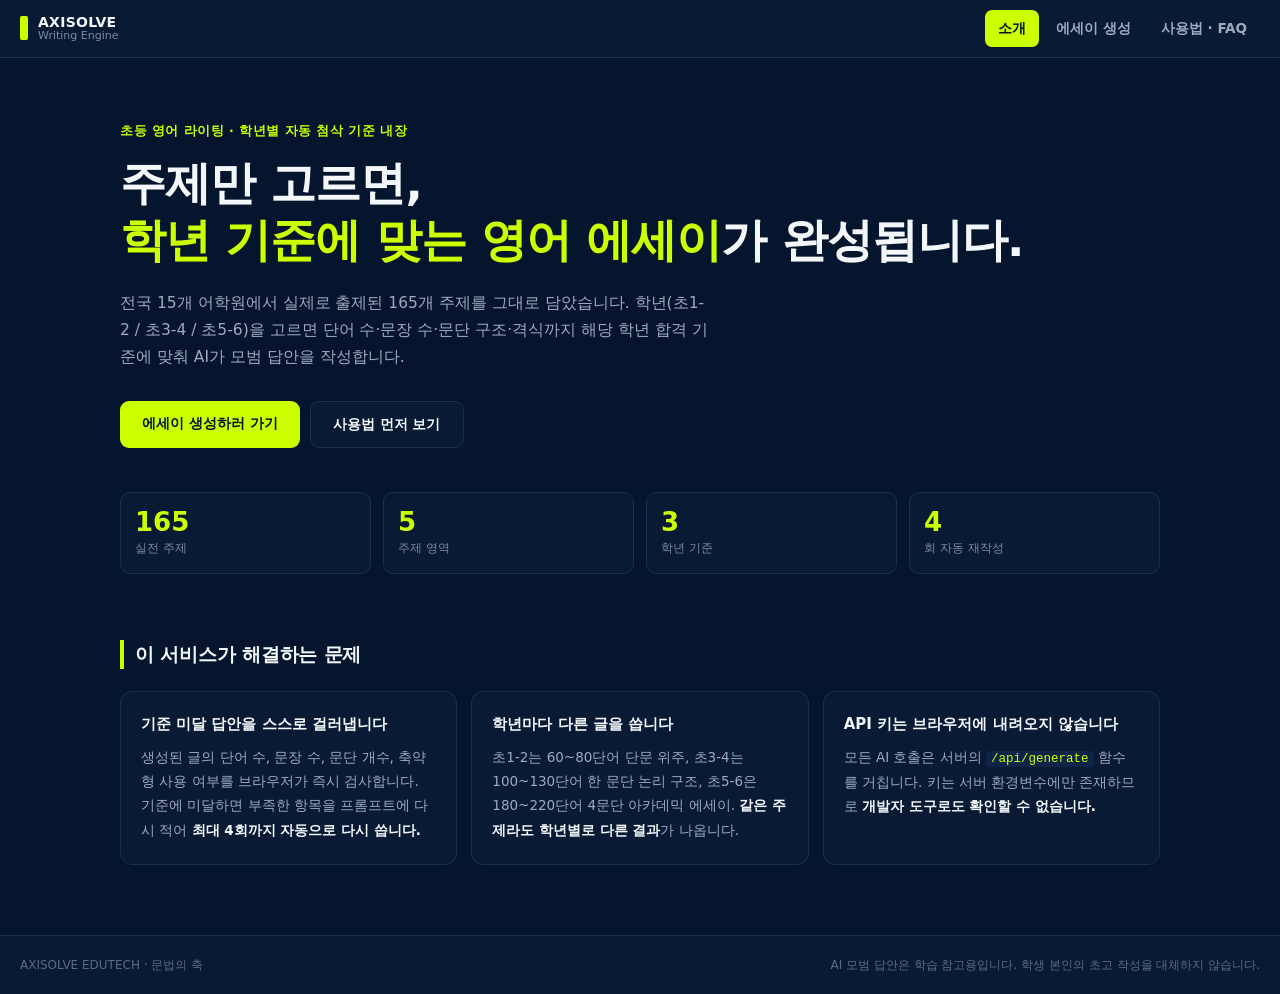
==== index.html @ 26846595 "초기 커밋: AXISOLVE Writing Engine 주제 선택형 AI 영어 에세이 생성기.  - 프론트엔드: 바닐라 HTML/CSS/JS, 3개 섹션(소개/생성/사용법·FAQ)" ====
<!doctype html>
<html lang="ko">
<head>
<meta charset="utf-8" />
<meta name="viewport" content="width=device-width, initial-scale=1" />
<title>AXISOLVE Writing Engine — 주제 선택형 AI 영어 에세이 생성기</title>
<meta name="description" content="165개 실전 주제 중 하나를 고르면 학년별 합격 기준에 맞춘 영어 에세이를 AI가 생성합니다." />
<link rel="stylesheet" href="styles.css" />
</head>
<body>

<header class="sitenav">
  <a class="brand" href="#home">
    <span class="bar"></span>
    <span class="brand-text">
      <span class="brand-name">AXISOLVE</span>
      <span class="brand-sub">Writing Engine</span>
    </span>
  </a>
  <nav class="navlinks" id="navlinks">
    <a href="#home" data-nav="home">소개</a>
    <a href="#generator" data-nav="generator">에세이 생성</a>
    <a href="#about" data-nav="about">사용법 · FAQ</a>
  </nav>
</header>

<!-- ===================== 1. 소개 ===================== -->
<section id="home" class="page">
  <div class="hero">
    <p class="eyebrow">초등 영어 라이팅 · 학년별 자동 첨삭 기준 내장</p>
    <h1>주제만 고르면,<br /><span class="hl">학년 기준에 맞는 영어 에세이</span>가 완성됩니다.</h1>
    <p class="lede">
      전국 15개 어학원에서 실제로 출제된 165개 주제를 그대로 담았습니다.
      학년(초1-2 / 초3-4 / 초5-6)을 고르면 단어 수·문장 수·문단 구조·격식까지
      해당 학년 합격 기준에 맞춰 AI가 모범 답안을 작성합니다.
    </p>
    <div class="hero-cta">
      <a class="btn-primary" href="#generator">에세이 생성하러 가기</a>
      <a class="btn-ghost" href="#about">사용법 먼저 보기</a>
    </div>
    <ul class="stats">
      <li><strong>165</strong><span>실전 주제</span></li>
      <li><strong>5</strong><span>주제 영역</span></li>
      <li><strong>3</strong><span>학년 기준</span></li>
      <li><strong>4</strong><span>회 자동 재작성</span></li>
    </ul>
  </div>

  <div class="feature-wrap">
    <h2 class="section-title">이 서비스가 해결하는 문제</h2>
    <div class="features">
      <article class="feature">
        <h3>기준 미달 답안을 스스로 걸러냅니다</h3>
        <p>
          생성된 글의 단어 수, 문장 수, 문단 개수, 축약형 사용 여부를 브라우저가 즉시 검사합니다.
          기준에 미달하면 부족한 항목을 프롬프트에 다시 적어 <strong>최대 4회까지 자동으로 다시 씁니다.</strong>
        </p>
      </article>
      <article class="feature">
        <h3>학년마다 다른 글을 씁니다</h3>
        <p>
          초1-2는 60~80단어 단문 위주, 초3-4는 100~130단어 한 문단 논리 구조,
          초5-6은 180~220단어 4문단 아카데믹 에세이. <strong>같은 주제라도 학년별로 다른 결과</strong>가 나옵니다.
        </p>
      </article>
      <article class="feature">
        <h3>API 키는 브라우저에 내려오지 않습니다</h3>
        <p>
          모든 AI 호출은 서버의 <code>/api/generate</code> 함수를 거칩니다.
          키는 서버 환경변수에만 존재하므로 <strong>개발자 도구로도 확인할 수 없습니다.</strong>
        </p>
      </article>
    </div>
  </div>
</section>

<!-- ===================== 2. 에세이 생성 ===================== -->
<section id="generator" class="page">
  <div class="app">
    <header class="topbar">
      <span class="bar"></span>
      <div>
        <div class="title">AXISOLVE WRITING</div>
        <div class="sub">주제 선택형 자동 에세이 생성기 · <span id="topic-count">165</span>문항</div>
      </div>
    </header>

    <div class="body-row">
      <aside class="sidebar">
        <div class="sidebar-search">
          <div class="search-wrap">
            <svg width="14" height="14" viewBox="0 0 24 24" fill="none" aria-hidden="true"><circle cx="11" cy="11" r="7" stroke="currentColor" stroke-width="2"/><path d="M21 21l-4.3-4.3" stroke="currentColor" stroke-width="2" stroke-linecap="round"/></svg>
            <label class="sr-only" for="search-input">주제 검색</label>
            <input id="search-input" type="text" placeholder="번호, 주제, 학원명 검색" />
          </div>
        </div>
        <div id="sidebar-list" class="sidebar-list">
          <div style="padding:16px; color:var(--muted-3); font-size:13px;">문항을 불러오는 중...</div>
        </div>
      </aside>

      <main class="main" id="main">
        <div class="empty-state">왼쪽 목록에서 주제를 선택하십시오.</div>
      </main>
    </div>
  </div>
</section>

<!-- ===================== 3. 사용법 · FAQ ===================== -->
<section id="about" class="page">
  <div class="doc">
    <h2 class="section-title">사용법</h2>
    <ol class="steps">
      <li>
        <h3>주제를 고릅니다</h3>
        <p>왼쪽 목록에서 영역(취향·상상·경험·자기소개·학교사회)을 펼치고 주제를 선택합니다.
           번호, 영어 주제문, 출제 학원명으로 검색할 수도 있습니다.</p>
      </li>
      <li>
        <h3>학년과 키워드를 정합니다</h3>
        <p>초1-2 / 초3-4 / 초5-6 중 필요한 학년 카드를 엽니다.
           꼭 넣고 싶은 소재가 있다면 키워드 칸에 적습니다. 비워두면 AI가 주제에 맞는 소재를 직접 고릅니다.</p>
      </li>
      <li>
        <h3>생성 버튼을 누릅니다</h3>
        <p>브레인스토밍 질문, 아웃라인, 어휘·문형, 에세이 본문이 함께 만들어집니다.
           기준 미달 시 자동으로 다시 작성되므로 최대 1분 정도 걸릴 수 있습니다.</p>
      </li>
      <li>
        <h3>결과를 저장하거나 내보냅니다</h3>
        <p>결과는 브라우저에 자동 저장되어 새로고침해도 남아 있습니다.
           JSON 내보내기로 교재 제작 파이프라인에 그대로 넣을 수 있습니다.</p>
      </li>
    </ol>

    <h2 class="section-title">자주 묻는 질문</h2>
    <div class="faq">
      <details>
        <summary>생성 결과가 매번 다른가요?</summary>
        <p>네. 같은 주제·같은 학년이라도 호출할 때마다 다른 글이 나옵니다.
           마음에 드는 결과가 나올 때까지 다시 생성해도 됩니다.</p>
      </details>
      <details>
        <summary>"기준 미달" 경고가 뜨면 어떻게 하나요?</summary>
        <p>4회 재작성 후에도 단어 수나 문단 수가 맞지 않으면, 기준에 가장 가까운 결과를 보여주고 경고를 띄웁니다.
           이때는 다시 생성하거나 키워드를 조금 더 구체적으로 적어 보십시오.</p>
      </details>
      <details>
        <summary>제 API 키가 노출될 위험은 없나요?</summary>
        <p>없습니다. 브라우저는 이 사이트의 <code>/api/generate</code> 만 호출하고,
           Anthropic API 호출은 서버 함수 안에서만 일어납니다. 키는 서버 환경변수에만 저장됩니다.</p>
      </details>
      <details>
        <summary>저장된 결과는 어디에 남나요?</summary>
        <p>사용 중인 브라우저의 localStorage에만 저장됩니다. 서버에는 아무것도 기록되지 않으므로
           다른 기기나 다른 브라우저에서는 보이지 않습니다.</p>
      </details>
      <details>
        <summary>오류 메시지가 나옵니다.</summary>
        <p>화면에 표시되는 문구를 확인해 주십시오. "API 키가 설정되지 않았습니다"는 서버 환경변수 누락,
           "요청이 몰려…"는 호출량 초과, "연결하지 못했습니다"는 네트워크 문제입니다.</p>
      </details>
    </div>
  </div>
</section>

<footer class="sitefoot">
  <span>AXISOLVE EDUTECH · 문법의 축</span>
  <span>AI 모범 답안은 학습 참고용입니다. 학생 본인의 초고 작성을 대체하지 않습니다.</span>
</footer>

<script src="nav.js"></script>
<script src="app.js"></script>
</body>
</html>
---- styles.css ----
:root{
  --navy:#05152E; --navy-2:#081A34; --navy-3:#0B2143;
  --panel:#0F2547; --border:#1C2F52;
  --lime:#CCFF00;
  --text:#F4F7FA; --muted:#9DAAC0; --muted-2:#7C8AA0; --muted-3:#5C6B82;
  --g12:#A65C46; --g12-soft:#F8F0EC; --g12-deep:#713E30;
  --g34:#39766D; --g34-soft:#ECF5F2; --g34-deep:#27554F;
  --g56:#3F5873; --g56-soft:#EEF2F6; --g56-deep:#273C51;
  --good:#8FE0A0; --bad:#E08A8A;
  --sans:"Pretendard Variable","Apple SD Gothic Neo","Malgun Gothic",system-ui,sans-serif;
  --mono: ui-monospace,"SF Mono",Consolas,monospace;
}
*{box-sizing:border-box;}
html,body{height:100%;}
body{
  margin:0; background:var(--navy); color:var(--text); font-family:var(--sans);
  line-height:1.5; -webkit-font-smoothing:antialiased;
}
button{font-family:inherit; cursor:pointer;}
input,textarea{font-family:inherit;}

.app{height:100vh; display:flex; flex-direction:column;}

/* header */
.topbar{
  padding:14px 20px; border-bottom:1px solid var(--border); display:flex; align-items:center; gap:10px; flex-shrink:0;
}
.topbar .bar{width:8px; height:22px; background:var(--lime); border-radius:2px;}
.topbar .title{font-weight:900; font-size:14px;}
.topbar .sub{font-size:11.5px; color:var(--muted-2); margin-top:1px;}

.body-row{flex:1; min-height:0; display:flex; flex-direction:row;}
@media(max-width:820px){ .body-row{flex-direction:column;} }

/* sidebar */
.sidebar{
  width:320px; flex-shrink:0; border-right:1px solid var(--border); background:var(--navy-2);
  display:flex; flex-direction:column; min-height:0;
}
@media(max-width:820px){ .sidebar{width:100%; max-height:40vh; border-right:none; border-bottom:1px solid var(--border);} }
.sidebar-search{padding:12px; border-bottom:1px solid var(--border);}
.sidebar-search input{
  width:100%; padding:9px 10px 9px 30px; border-radius:7px; border:1px solid var(--border);
  background:var(--panel); color:var(--text); font-size:13.5px; outline:none;
}
.search-wrap{position:relative;}
.search-wrap svg{position:absolute; left:9px; top:9px; color:var(--muted-3);}
.sidebar-list{flex:1; min-height:0; overflow-y:auto;}

.area-header{
  width:100%; text-align:left; padding:10px 12px; display:flex; align-items:center; gap:8px;
  background:#0B2143; border:none; border-bottom:1px solid var(--border); color:var(--text);
}
.area-header .chev{color:var(--muted-2); transition:transform .15s; flex-shrink:0;}
.area-header.open .chev{transform:rotate(90deg);}
.area-header .dot{width:7px; height:7px; border-radius:999px; flex-shrink:0;}
.area-header .name{font-size:13.5px; font-weight:800; flex:1;}
.area-header .count{font-size:11.5px; color:var(--muted-3);}

.topic-item{
  width:100%; text-align:left; padding:9px 12px 9px 26px; border:none; border-bottom:1px solid #132446;
  background:transparent; color:var(--muted); display:flex; gap:8px; align-items:flex-start;
}
.topic-item.active{background:var(--panel); color:var(--text);}
.topic-item .no{font-family:var(--mono); font-size:11px; color:var(--muted-3); flex-shrink:0; margin-top:1px;}
.topic-item.active .no{color:var(--lime);}
.topic-item .txt{flex:1; min-width:0;}
.topic-item .txt .t{display:block; font-size:13px; line-height:1.35;}
.topic-item .txt .s{display:block; font-size:11px; color:var(--muted-3); margin-top:2px;}
.topic-item .saved{color:var(--good); flex-shrink:0; margin-top:2px;}

/* main */
.main{flex:1; min-width:0; display:flex; flex-direction:column; min-height:0;}
.empty-state{flex:1; display:flex; align-items:center; justify-content:center; color:var(--muted-3); font-size:14px;}

.topic-head{padding:16px 20px; border-bottom:1px solid var(--border);}
.topic-head .meta{display:flex; align-items:center; gap:8px; font-size:12px; color:var(--muted-2); margin-bottom:6px;}
.topic-head .area-tag{background:var(--panel); padding:2px 8px; border-radius:5px;}
.topic-head .no{font-family:var(--mono);}
.topic-head h1{font-size:17px; margin:0; font-weight:800; line-height:1.35;}

.controls{padding:16px 20px; border-bottom:1px solid var(--border); display:flex; flex-direction:column; gap:10px;}
.controls label{font-size:12px; color:var(--muted-2);}
.controls textarea{
  width:100%; padding:9px 11px; border-radius:8px; border:1px solid var(--border); background:var(--panel);
  color:var(--text); font-size:13.5px; outline:none; resize:none;
}
.controls-actions{display:flex; flex-wrap:wrap; align-items:center; gap:10px;}
.btn{
  padding:9px 16px; border-radius:8px; border:none; font-weight:800; font-size:13.5px; display:inline-flex; align-items:center; gap:6px;
}
.btn-primary{background:var(--lime); color:var(--navy);}
.btn-secondary{background:var(--panel); color:var(--text); border:1px solid var(--border); font-weight:600;}
.btn:disabled{opacity:.5; cursor:default;}
.status-note{font-size:12px; color:var(--muted-3);}
.error-box{
  font-size:12.5px; padding:8px 12px; border-radius:7px; background:#2A1416; color:var(--bad); border:1px solid #4A2226;
  display:flex; gap:8px; align-items:flex-start;
}
.hint{font-size:11.5px; color:#4A5773;}

.grade-tabs{display:flex; border-bottom:1px solid var(--border); flex-shrink:0;}
.grade-tab{
  flex:1; padding:10px 8px; text-align:center; background:transparent; border:none; border-bottom:2px solid transparent;
  color:var(--muted-2); display:flex; flex-direction:column; align-items:center; gap:2px;
}
.grade-tab.active{color:var(--text);}
.grade-tab .glabel{font-size:13px; font-weight:800;}
.grade-tab .gsub{font-size:11px;}
.grade-tab .gstat{font-size:11px; display:flex; align-items:center; gap:4px;}

.panel{flex:1; min-height:0; overflow-y:auto; padding:18px 20px;}
.panel-top{display:flex; justify-content:space-between; align-items:flex-start; gap:12px; margin-bottom:16px;}
.panel-rubric{font-size:12.5px; color:var(--muted-2); max-width:70%;}
.panel-empty, .panel-loading{padding:40px 0; text-align:center; color:var(--muted-3); font-size:13.5px;}

.gauge-box{padding:12px; border-radius:9px; background:var(--panel); border:1px solid var(--border); margin-bottom:18px;}
.gauge-row{display:flex; justify-content:space-between; font-size:11.5px; color:var(--muted-2); margin-bottom:6px;}
.gauge-track{position:relative; height:8px; border-radius:999px; background:var(--border); overflow:hidden;}
.gauge-zone{position:absolute; top:0; height:8px; opacity:.35; border-radius:999px;}
.gauge-fill{position:absolute; top:0; height:8px; border-radius:999px; transition:width .5s ease;}
.gauge-issues{margin:10px 0 0; padding:0; list-style:none; display:flex; flex-direction:column; gap:4px;}
.gauge-issues li{font-size:12px; color:var(--bad); display:flex; gap:6px; align-items:flex-start;}

.section{margin-bottom:22px;}
.section-title{font-size:12px; font-weight:800; display:flex; align-items:center; gap:8px; margin-bottom:10px;}
.section-title .bar{width:4px; height:14px; border-radius:2px;}

.card-grid{display:grid; grid-template-columns:repeat(3,1fr); gap:10px;}
@media(max-width:720px){ .card-grid{grid-template-columns:1fr;} }
.brain-card{padding:12px; border-radius:9px; border-top:2px solid; }
.brain-card .label{font-size:11px; font-weight:800; margin-bottom:4px;}
.brain-card .q{font-size:13px; font-weight:800; margin-bottom:4px; color:#1D252B;}
.brain-card .a{font-size:13px; color:#3E494F;}

.outline-row{display:flex; flex-direction:column; gap:2px; padding:9px 0; border-bottom:1px solid var(--border);}
@media(min-width:640px){ .outline-row{flex-direction:row; gap:12px;} }
.outline-row .role{font-size:12px; font-weight:800; flex-shrink:0;}
@media(min-width:640px){ .outline-row .role{width:150px;} }
.outline-row .content{flex:1; font-size:13.5px;}
.outline-row .hint{font-size:12px; color:var(--muted-2); margin-top:2px;}

.list2{display:grid; grid-template-columns:1fr 1fr; gap:16px;}
@media(max-width:640px){ .list2{grid-template-columns:1fr;} }
.list-box .row{font-size:13px; padding:6px 0; border-bottom:1px solid var(--border); color:var(--muted);}
.list-box .row b{color:var(--text);}

.essay-box{padding:16px 18px; border-radius:10px; background:var(--navy-2); border:1px solid var(--border); border-top:3px solid;}
.essay-box p{font-size:14px; line-height:1.7; color:#E8ECF1; margin:0 0 12px;}
.essay-box p:last-child{margin-bottom:0;}

.spinner{width:15px; height:15px; border-radius:50%; border:2px solid var(--border); border-top-color:currentColor; animation:spin .7s linear infinite; display:inline-block;}
@keyframes spin{to{transform:rotate(360deg);}}

/* ============================================================
   사이트 셸 — 3개 섹션 구조 (소개 / 에세이 생성 / 사용법·FAQ)
   ============================================================ */
:root{ --nav-h:58px; --maxw:1080px; }

html,body{height:auto; min-height:100%;}
body{display:flex; flex-direction:column;}
.sr-only{
  position:absolute; width:1px; height:1px; padding:0; margin:-1px;
  overflow:hidden; clip:rect(0 0 0 0); white-space:nowrap; border:0;
}

/* --- 상단 내비게이션 --- */
.sitenav{
  height:var(--nav-h); flex-shrink:0; position:sticky; top:0; z-index:20;
  display:flex; align-items:center; justify-content:space-between; gap:12px;
  padding:0 20px; background:var(--navy-2); border-bottom:1px solid var(--border);
}
.brand{display:flex; align-items:center; gap:10px; text-decoration:none; color:var(--text);}
.brand .bar{width:8px; height:24px; background:var(--lime); border-radius:2px;}
.brand-text{display:flex; flex-direction:column; line-height:1.15;}
.brand-name{font-weight:900; font-size:14px; letter-spacing:.02em;}
.brand-sub{font-size:11px; color:var(--muted-2);}
.navlinks{display:flex; gap:4px;}
.navlinks a{
  padding:8px 13px; border-radius:7px; text-decoration:none;
  color:var(--muted); font-size:13.5px; font-weight:600; white-space:nowrap;
}
.navlinks a:hover{color:var(--text); background:var(--panel);}
.navlinks a.is-current{color:var(--navy); background:var(--lime);}
@media(max-width:520px){
  .sitenav{padding:0 12px;}
  .brand-sub{display:none;}
  .navlinks a{padding:8px 9px; font-size:12.5px;}
}

/* --- 섹션 전환 --- */
.page{display:none;}
.page.is-active{display:block;}
#generator.page.is-active{flex:1; min-height:0; display:flex; flex-direction:column;}
#generator .app{height:calc(100vh - var(--nav-h)); flex:1; min-height:0;}
body.is-generator .sitefoot{display:none;}

/* --- 히어로 --- */
.hero{max-width:var(--maxw); margin:0 auto; padding:64px 20px 40px;}
.eyebrow{
  margin:0 0 14px; font-size:12.5px; font-weight:700; letter-spacing:.04em;
  color:var(--lime); text-transform:uppercase;
}
.hero h1{margin:0; font-size:clamp(28px, 5vw, 46px); line-height:1.25; font-weight:900; letter-spacing:-.02em;}
.hero h1 .hl{color:var(--lime);}
.lede{margin:20px 0 0; max-width:60ch; color:var(--muted); font-size:15.5px; line-height:1.75;}
.hero-cta{display:flex; flex-wrap:wrap; gap:10px; margin-top:30px;}
.btn-primary,.btn-ghost{
  display:inline-block; padding:12px 22px; border-radius:9px;
  font-size:14px; font-weight:800; text-decoration:none;
}
.btn-primary{background:var(--lime); color:var(--navy);}
.btn-primary:hover{filter:brightness(1.08);}
.btn-ghost{border:1px solid var(--border); color:var(--text); background:var(--navy-2);}
.btn-ghost:hover{background:var(--panel);}
.stats{
  list-style:none; display:grid; grid-template-columns:repeat(4,1fr); gap:12px;
  margin:44px 0 0; padding:0;
}
.stats li{
  background:var(--navy-2); border:1px solid var(--border); border-radius:10px;
  padding:16px 14px; display:flex; flex-direction:column; gap:4px;
}
.stats strong{font-size:26px; font-weight:900; color:var(--lime); line-height:1;}
.stats span{font-size:12px; color:var(--muted-2);}
@media(max-width:640px){
  .hero{padding:40px 16px 28px;}
  .stats{grid-template-columns:repeat(2,1fr);}
}

/* --- 기능 카드 --- */
.section-title{
  margin:0 0 22px; font-size:19px; font-weight:800; letter-spacing:-.01em;
  padding-left:11px; border-left:4px solid var(--lime);
}
.feature-wrap{max-width:var(--maxw); margin:0 auto; padding:26px 20px 70px;}
.features{display:grid; grid-template-columns:repeat(3,1fr); gap:14px;}
.feature{
  background:var(--navy-2); border:1px solid var(--border); border-radius:12px; padding:22px 20px;
}
.feature h3{margin:0 0 10px; font-size:15px; font-weight:800; line-height:1.4;}
.feature p{margin:0; font-size:13.5px; line-height:1.8; color:var(--muted);}
.feature strong{color:var(--text);}
.feature code{
  font-family:var(--mono); font-size:12.5px; background:var(--panel);
  padding:1px 5px; border-radius:4px; color:var(--lime);
}
@media(max-width:860px){ .features{grid-template-columns:1fr;} .feature-wrap{padding:20px 16px 50px;} }

/* --- 사용법 / FAQ --- */
.doc{max-width:820px; margin:0 auto; padding:56px 20px 72px;}
.doc .section-title{margin-top:52px;}
.doc .section-title:first-child{margin-top:0;}
.steps{list-style:none; counter-reset:step; margin:0; padding:0; display:grid; gap:12px;}
.steps li{
  counter-increment:step; position:relative;
  background:var(--navy-2); border:1px solid var(--border); border-radius:12px;
  padding:20px 20px 20px 62px;
}
.steps li::before{
  content:counter(step); position:absolute; left:20px; top:19px;
  width:26px; height:26px; border-radius:50%; background:var(--lime); color:var(--navy);
  font-size:13px; font-weight:900; display:flex; align-items:center; justify-content:center;
}
.steps h3{margin:0 0 8px; font-size:15px; font-weight:800;}
.steps p{margin:0; font-size:13.5px; line-height:1.8; color:var(--muted);}
.faq{display:grid; gap:8px;}
.faq details{
  background:var(--navy-2); border:1px solid var(--border); border-radius:10px; padding:0 18px;
}
.faq summary{
  cursor:pointer; padding:15px 0; font-size:14px; font-weight:700; list-style:none;
  display:flex; align-items:center; justify-content:space-between; gap:12px;
}
.faq summary::-webkit-details-marker{display:none;}
.faq summary::after{content:"+"; color:var(--lime); font-size:18px; font-weight:800; line-height:1;}
.faq details[open] summary::after{content:"−";}
.faq p{margin:0; padding:0 0 17px; font-size:13.5px; line-height:1.8; color:var(--muted);}
.faq code{font-family:var(--mono); font-size:12.5px; background:var(--panel); padding:1px 5px; border-radius:4px; color:var(--lime);}
@media(max-width:640px){ .doc{padding:36px 16px 52px;} }

/* --- 푸터 --- */
.sitefoot{
  flex-shrink:0; border-top:1px solid var(--border); background:var(--navy-2);
  padding:20px; display:flex; flex-wrap:wrap; gap:6px 20px; justify-content:space-between;
  font-size:12px; color:var(--muted-3);
}
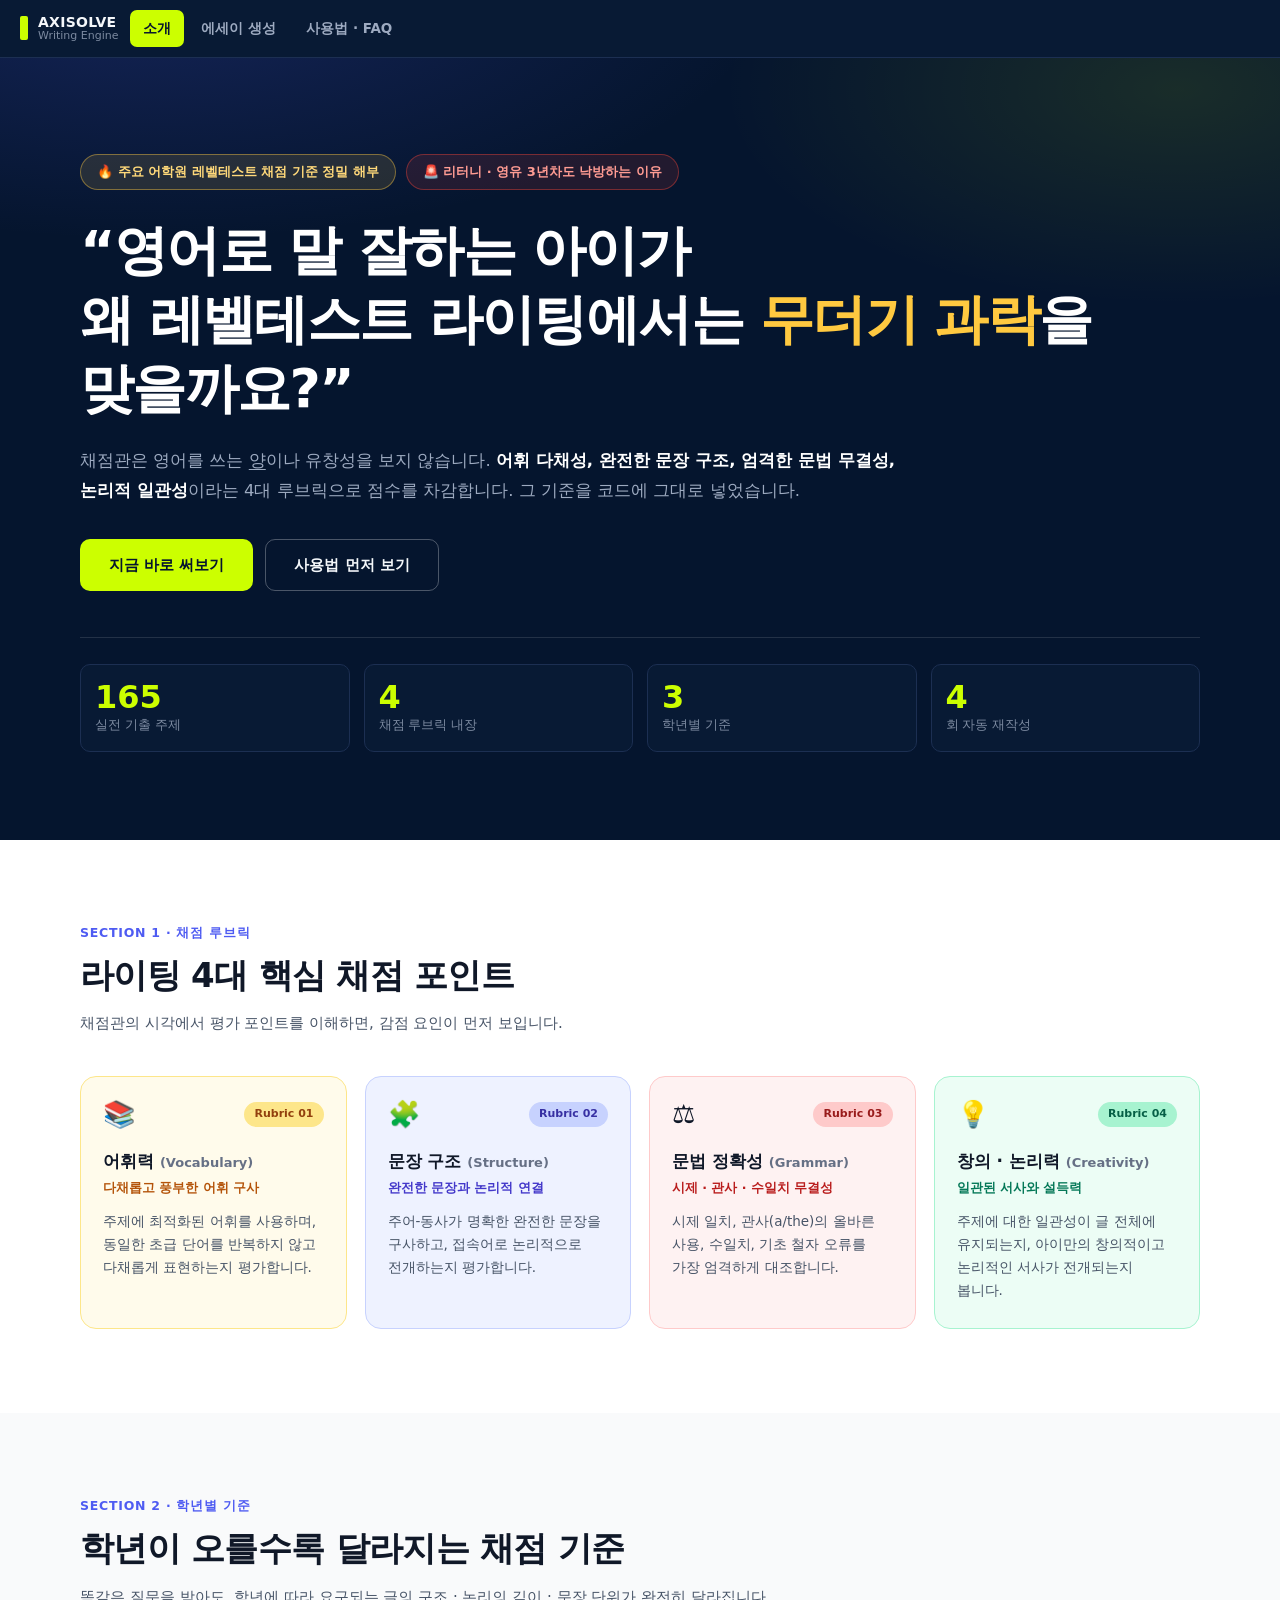
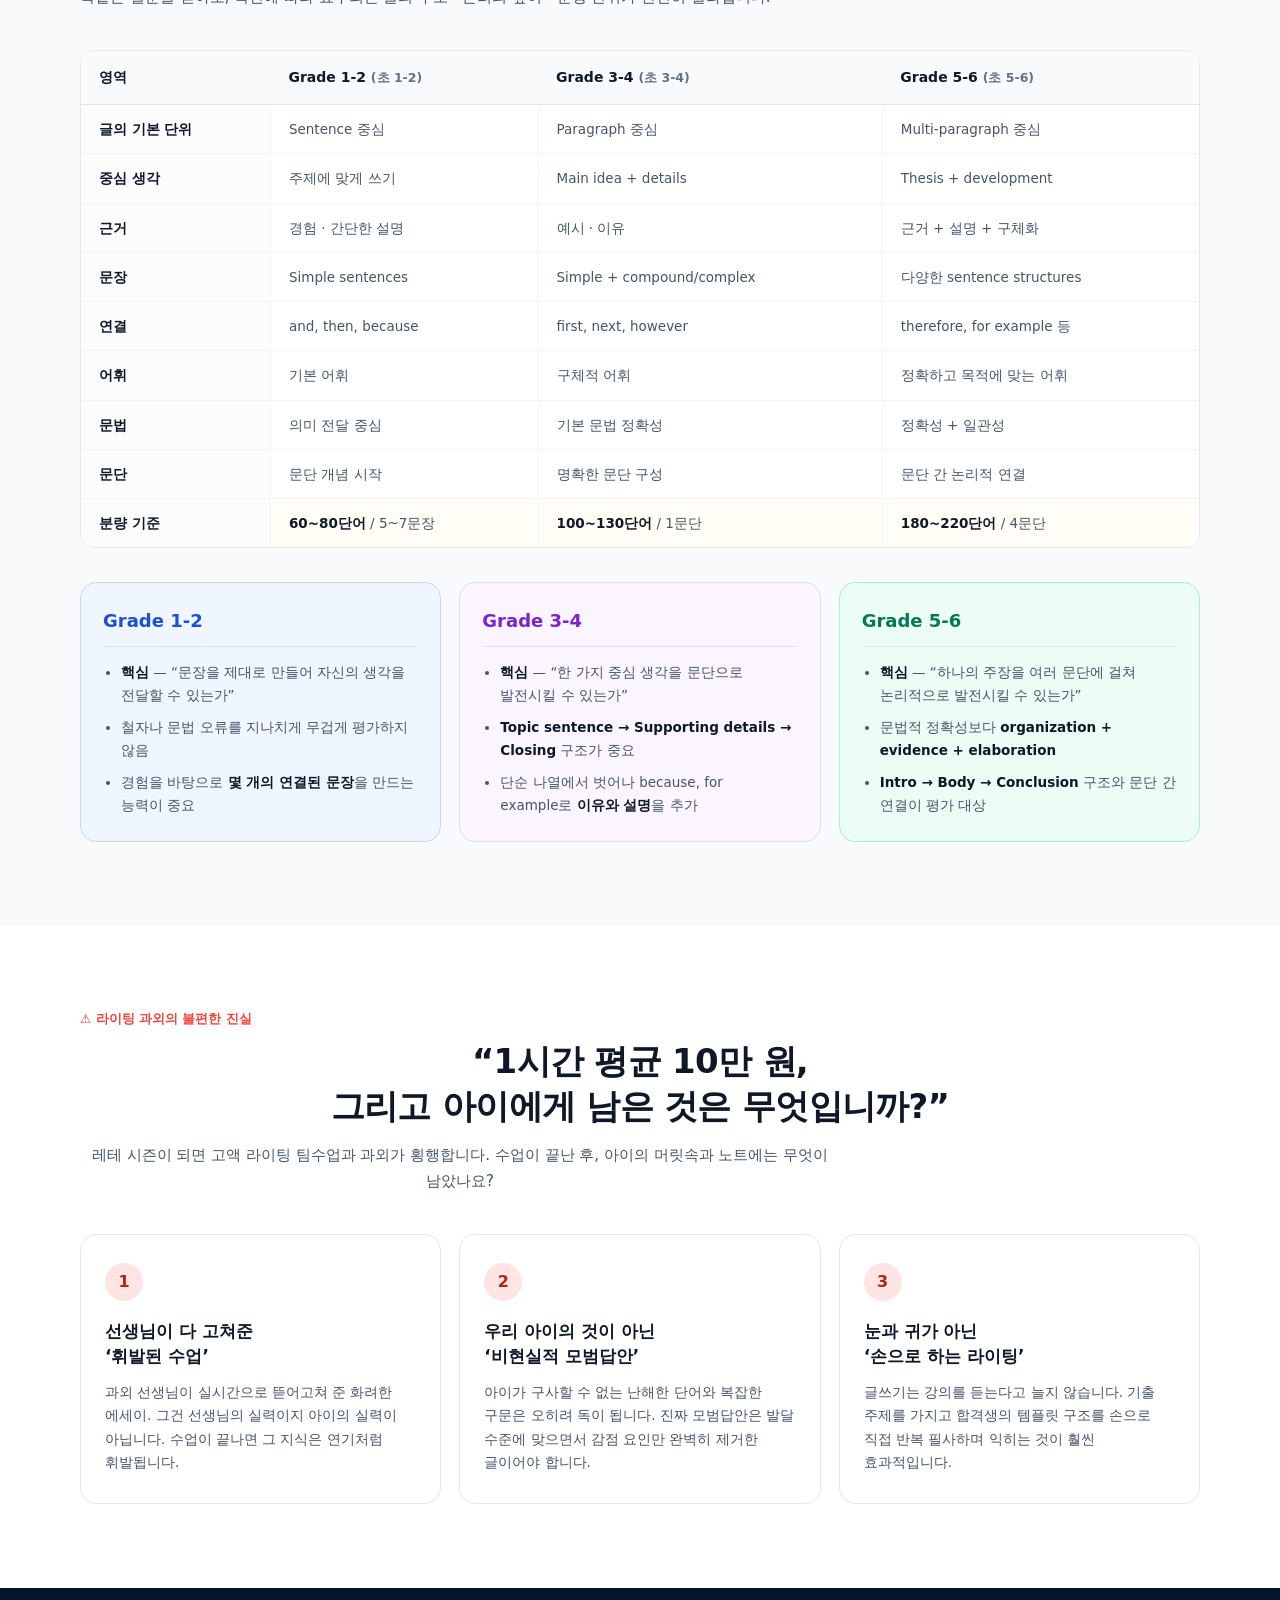
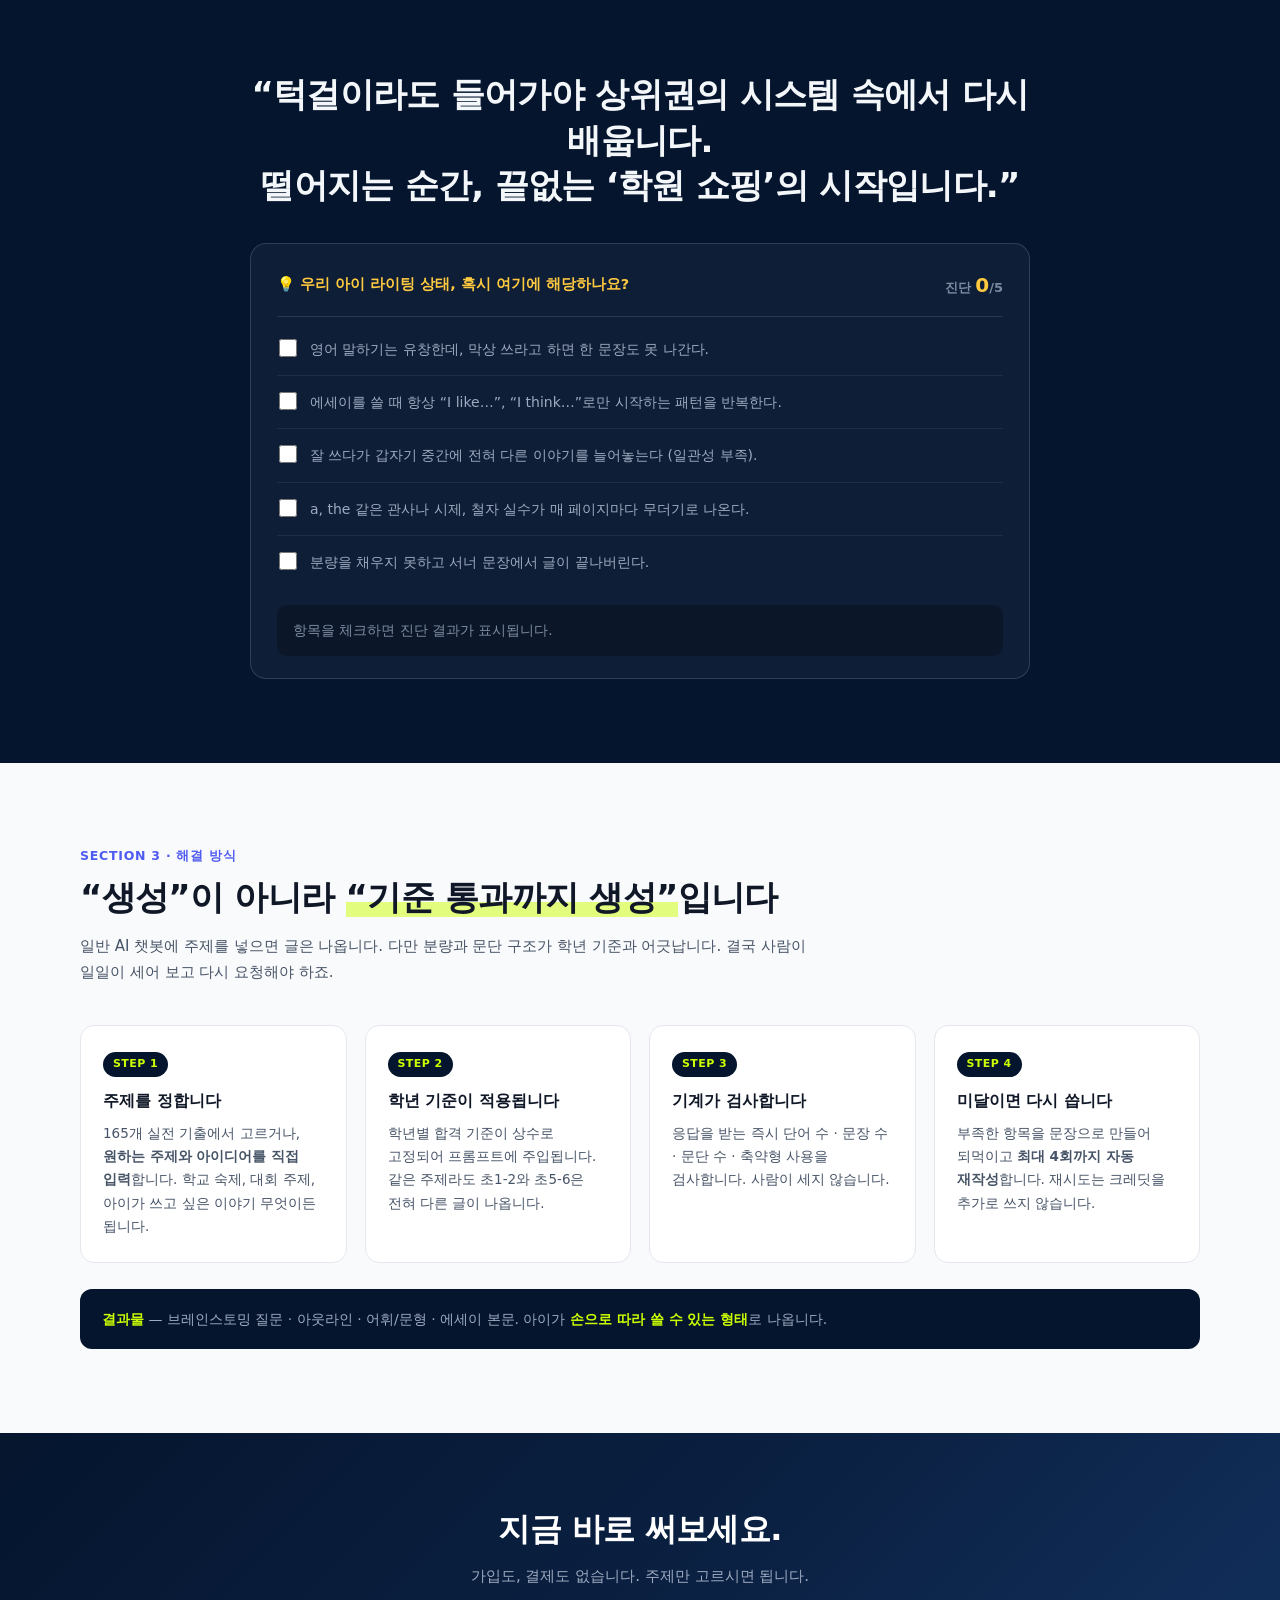
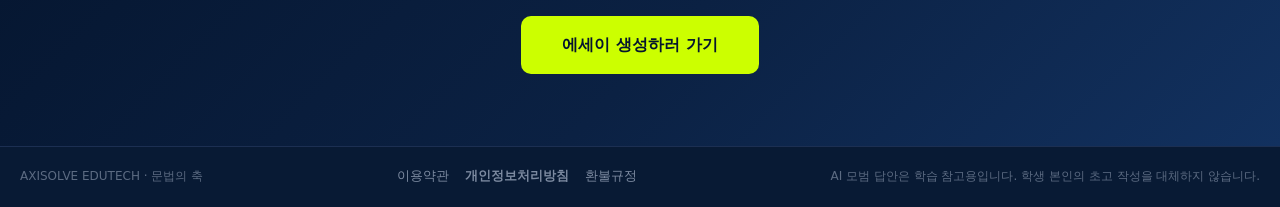
==== commit 267be2eb: "상용화 기반 구축: 비용 방어 · 로그인/크레딧 · 충전 코드 · 랜딩 재구성 레벨테스트 채점 루브릭을 전면에 내세운 마케팅 지면을 만들고, 과금에 필요한 인증·크레딧·결제 계층을" ====
--- a/index.html
+++ b/index.html
@@ -3,9 +3,12 @@
 <head>
 <meta charset="utf-8" />
 <meta name="viewport" content="width=device-width, initial-scale=1" />
-<title>AXISOLVE Writing Engine — 주제 선택형 AI 영어 에세이 생성기</title>
-<meta name="description" content="165개 실전 주제 중 하나를 고르면 학년별 합격 기준에 맞춘 영어 에세이를 AI가 생성합니다." />
+<title>AXISOLVE Writing Engine — 레테 라이팅 기준으로 쓰는 AI 에세이</title>
+<meta name="description" content="어학원 레벨테스트 채점 루브릭을 그대로 내장했습니다. 원하는 주제와 아이디어를 넣으면 학년별 합격 기준에 맞는 영어 에세이가 완성됩니다." />
+<meta property="og:title" content="AXISOLVE Writing Engine" />
+<meta property="og:description" content="말은 유창한데 라이팅에서 과락하는 이유. 채점 루브릭 기준으로 쓰는 AI 에세이 트레이닝." />
 <link rel="stylesheet" href="styles.css" />
+<link rel="stylesheet" href="landing.css" />
 </head>
 <body>
 
@@ -20,56 +23,220 @@
   <nav class="navlinks" id="navlinks">
     <a href="#home" data-nav="home">소개</a>
     <a href="#generator" data-nav="generator">에세이 생성</a>
+    <a href="#pricing" data-nav="pricing">요금제</a>
     <a href="#about" data-nav="about">사용법 · FAQ</a>
   </nav>
+  <div class="auth-slot" id="auth-slot"></div>
 </header>
 
-<!-- ===================== 1. 소개 ===================== -->
+<!-- ===================== 1. 소개 (랜딩) ===================== -->
 <section id="home" class="page">
-  <div class="hero">
-    <p class="eyebrow">초등 영어 라이팅 · 학년별 자동 첨삭 기준 내장</p>
-    <h1>주제만 고르면,<br /><span class="hl">학년 기준에 맞는 영어 에세이</span>가 완성됩니다.</h1>
-    <p class="lede">
-      전국 15개 어학원에서 실제로 출제된 165개 주제를 그대로 담았습니다.
-      학년(초1-2 / 초3-4 / 초5-6)을 고르면 단어 수·문장 수·문단 구조·격식까지
-      해당 학년 합격 기준에 맞춰 AI가 모범 답안을 작성합니다.
-    </p>
-    <div class="hero-cta">
-      <a class="btn-primary" href="#generator">에세이 생성하러 가기</a>
-      <a class="btn-ghost" href="#about">사용법 먼저 보기</a>
-    </div>
-    <ul class="stats">
-      <li><strong>165</strong><span>실전 주제</span></li>
-      <li><strong>5</strong><span>주제 영역</span></li>
-      <li><strong>3</strong><span>학년 기준</span></li>
-      <li><strong>4</strong><span>회 자동 재작성</span></li>
-    </ul>
-  </div>
-
-  <div class="feature-wrap">
-    <h2 class="section-title">이 서비스가 해결하는 문제</h2>
-    <div class="features">
-      <article class="feature">
-        <h3>기준 미달 답안을 스스로 걸러냅니다</h3>
-        <p>
-          생성된 글의 단어 수, 문장 수, 문단 개수, 축약형 사용 여부를 브라우저가 즉시 검사합니다.
-          기준에 미달하면 부족한 항목을 프롬프트에 다시 적어 <strong>최대 4회까지 자동으로 다시 씁니다.</strong>
-        </p>
-      </article>
-      <article class="feature">
-        <h3>학년마다 다른 글을 씁니다</h3>
-        <p>
-          초1-2는 60~80단어 단문 위주, 초3-4는 100~130단어 한 문단 논리 구조,
-          초5-6은 180~220단어 4문단 아카데믹 에세이. <strong>같은 주제라도 학년별로 다른 결과</strong>가 나옵니다.
-        </p>
-      </article>
-      <article class="feature">
-        <h3>API 키는 브라우저에 내려오지 않습니다</h3>
-        <p>
-          모든 AI 호출은 서버의 <code>/api/generate</code> 함수를 거칩니다.
-          키는 서버 환경변수에만 존재하므로 <strong>개발자 도구로도 확인할 수 없습니다.</strong>
-        </p>
-      </article>
+
+  <div class="band band-dark hero-band">
+    <div class="wrap">
+      <div class="badge-row">
+        <span class="pill pill-amber">🔥 주요 어학원 레벨테스트 채점 기준 정밀 해부</span>
+        <span class="pill pill-red">🚨 리터니 · 영유 3년차도 낙방하는 이유</span>
+      </div>
+      <h1 class="hero-h1">
+        &ldquo;영어로 말 잘하는 아이가<br />
+        왜 레벨테스트 라이팅에서는 <span class="hl">무더기 과락</span>을 맞을까요?&rdquo;
+      </h1>
+      <p class="hero-lede">
+        채점관은 영어를 쓰는 <em>양</em>이나 유창성을 보지 않습니다.
+        <b>어휘 다채성, 완전한 문장 구조, 엄격한 문법 무결성, 논리적 일관성</b>이라는
+        4대 루브릭으로 점수를 차감합니다. 그 기준을 코드에 그대로 넣었습니다.
+      </p>
+      <div class="hero-cta">
+        <a class="btn-primary" href="#generator">무료로 2회 써보기</a>
+        <a class="btn-ghost" href="#pricing">요금제 보기</a>
+      </div>
+      <ul class="stats">
+        <li><strong>165</strong><span>실전 기출 주제</span></li>
+        <li><strong>4</strong><span>채점 루브릭 내장</span></li>
+        <li><strong>3</strong><span>학년별 기준</span></li>
+        <li><strong>4</strong><span>회 자동 재작성</span></li>
+      </ul>
+    </div>
+  </div>
+
+  <div class="band band-light">
+    <div class="wrap">
+      <p class="sec-eyebrow">SECTION 1 · 채점 루브릭</p>
+      <h2 class="sec-title">라이팅 4대 핵심 채점 포인트</h2>
+      <p class="sec-lede">채점관의 시각에서 평가 포인트를 이해하면, 감점 요인이 먼저 보입니다.</p>
+
+      <div class="rubric-grid">
+        <article class="rubric-card rc-1">
+          <div class="rc-head"><span class="rc-icon">📚</span><span class="rc-tag">Rubric 01</span></div>
+          <h3>어휘력 <span>(Vocabulary)</span></h3>
+          <p class="rc-sub">다채롭고 풍부한 어휘 구사</p>
+          <p>주제에 최적화된 어휘를 사용하며, 동일한 초급 단어를 반복하지 않고 다채롭게 표현하는지 평가합니다.</p>
+        </article>
+        <article class="rubric-card rc-2">
+          <div class="rc-head"><span class="rc-icon">🧩</span><span class="rc-tag">Rubric 02</span></div>
+          <h3>문장 구조 <span>(Structure)</span></h3>
+          <p class="rc-sub">완전한 문장과 논리적 연결</p>
+          <p>주어-동사가 명확한 완전한 문장을 구사하고, 접속어로 논리적으로 전개하는지 평가합니다.</p>
+        </article>
+        <article class="rubric-card rc-3">
+          <div class="rc-head"><span class="rc-icon">⚖️</span><span class="rc-tag">Rubric 03</span></div>
+          <h3>문법 정확성 <span>(Grammar)</span></h3>
+          <p class="rc-sub">시제 · 관사 · 수일치 무결성</p>
+          <p>시제 일치, 관사(a/the)의 올바른 사용, 수일치, 기초 철자 오류를 가장 엄격하게 대조합니다.</p>
+        </article>
+        <article class="rubric-card rc-4">
+          <div class="rc-head"><span class="rc-icon">💡</span><span class="rc-tag">Rubric 04</span></div>
+          <h3>창의 · 논리력 <span>(Creativity)</span></h3>
+          <p class="rc-sub">일관된 서사와 설득력</p>
+          <p>주제에 대한 일관성이 글 전체에 유지되는지, 아이만의 창의적이고 논리적인 서사가 전개되는지 봅니다.</p>
+        </article>
+      </div>
+    </div>
+  </div>
+
+  <div class="band band-light band-alt">
+    <div class="wrap">
+      <p class="sec-eyebrow">SECTION 2 · 학년별 기준</p>
+      <h2 class="sec-title">학년이 오를수록 달라지는 채점 기준</h2>
+      <p class="sec-lede">똑같은 질문을 받아도, 학년에 따라 요구되는 글의 구조 · 논리의 깊이 · 문장 단위가 완전히 달라집니다.</p>
+
+      <div class="table-scroll">
+        <table class="grade-table">
+          <thead>
+            <tr><th>영역</th><th>Grade 1-2 <span>(초 1-2)</span></th><th>Grade 3-4 <span>(초 3-4)</span></th><th>Grade 5-6 <span>(초 5-6)</span></th></tr>
+          </thead>
+          <tbody>
+            <tr><th>글의 기본 단위</th><td>Sentence 중심</td><td>Paragraph 중심</td><td>Multi-paragraph 중심</td></tr>
+            <tr><th>중심 생각</th><td>주제에 맞게 쓰기</td><td>Main idea + details</td><td>Thesis + development</td></tr>
+            <tr><th>근거</th><td>경험 · 간단한 설명</td><td>예시 · 이유</td><td>근거 + 설명 + 구체화</td></tr>
+            <tr><th>문장</th><td>Simple sentences</td><td>Simple + compound/complex</td><td>다양한 sentence structures</td></tr>
+            <tr><th>연결</th><td>and, then, because</td><td>first, next, however</td><td>therefore, for example 등</td></tr>
+            <tr><th>어휘</th><td>기본 어휘</td><td>구체적 어휘</td><td>정확하고 목적에 맞는 어휘</td></tr>
+            <tr><th>문법</th><td>의미 전달 중심</td><td>기본 문법 정확성</td><td>정확성 + 일관성</td></tr>
+            <tr><th>문단</th><td>문단 개념 시작</td><td>명확한 문단 구성</td><td>문단 간 논리적 연결</td></tr>
+            <tr><th>분량 기준</th><td><b>60~80단어</b> / 5~7문장</td><td><b>100~130단어</b> / 1문단</td><td><b>180~220단어</b> / 4문단</td></tr>
+          </tbody>
+        </table>
+      </div>
+
+      <div class="gcard-grid">
+        <article class="gcard gc-12">
+          <h3>Grade 1-2</h3>
+          <ul>
+            <li><b>핵심</b> &mdash; &ldquo;문장을 제대로 만들어 자신의 생각을 전달할 수 있는가&rdquo;</li>
+            <li>철자나 문법 오류를 지나치게 무겁게 평가하지 않음</li>
+            <li>경험을 바탕으로 <b>몇 개의 연결된 문장</b>을 만드는 능력이 중요</li>
+          </ul>
+        </article>
+        <article class="gcard gc-34">
+          <h3>Grade 3-4</h3>
+          <ul>
+            <li><b>핵심</b> &mdash; &ldquo;한 가지 중심 생각을 문단으로 발전시킬 수 있는가&rdquo;</li>
+            <li><b>Topic sentence → Supporting details → Closing</b> 구조가 중요</li>
+            <li>단순 나열에서 벗어나 because, for example로 <b>이유와 설명</b>을 추가</li>
+          </ul>
+        </article>
+        <article class="gcard gc-56">
+          <h3>Grade 5-6</h3>
+          <ul>
+            <li><b>핵심</b> &mdash; &ldquo;하나의 주장을 여러 문단에 걸쳐 논리적으로 발전시킬 수 있는가&rdquo;</li>
+            <li>문법적 정확성보다 <b>organization + evidence + elaboration</b></li>
+            <li><b>Intro → Body → Conclusion</b> 구조와 문단 간 연결이 평가 대상</li>
+          </ul>
+        </article>
+      </div>
+    </div>
+  </div>
+
+  <div class="band band-light">
+    <div class="wrap">
+      <p class="sec-eyebrow warn">⚠ 라이팅 과외의 불편한 진실</p>
+      <h2 class="sec-title center">&ldquo;1시간 평균 10만 원,<br class="br-m" /> 그리고 아이에게 남은 것은 무엇입니까?&rdquo;</h2>
+      <p class="sec-lede center">레테 시즌이 되면 고액 라이팅 팀수업과 과외가 횡행합니다. 수업이 끝난 후, 아이의 머릿속과 노트에는 무엇이 남았나요?</p>
+
+      <div class="pain-grid">
+        <article class="pain-card">
+          <span class="pain-num">1</span>
+          <h3>선생님이 다 고쳐준<br />&lsquo;휘발된 수업&rsquo;</h3>
+          <p>과외 선생님이 실시간으로 뜯어고쳐 준 화려한 에세이. 그건 선생님의 실력이지 아이의 실력이 아닙니다. 수업이 끝나면 그 지식은 연기처럼 휘발됩니다.</p>
+        </article>
+        <article class="pain-card">
+          <span class="pain-num">2</span>
+          <h3>우리 아이의 것이 아닌<br />&lsquo;비현실적 모범답안&rsquo;</h3>
+          <p>아이가 구사할 수 없는 난해한 단어와 복잡한 구문은 오히려 독이 됩니다. 진짜 모범답안은 발달 수준에 맞으면서 감점 요인만 완벽히 제거한 글이어야 합니다.</p>
+        </article>
+        <article class="pain-card">
+          <span class="pain-num">3</span>
+          <h3>눈과 귀가 아닌<br />&lsquo;손으로 하는 라이팅&rsquo;</h3>
+          <p>글쓰기는 강의를 듣는다고 늘지 않습니다. 기출 주제를 가지고 합격생의 템플릿 구조를 손으로 직접 반복 필사하며 익히는 것이 훨씬 효과적입니다.</p>
+        </article>
+      </div>
+    </div>
+  </div>
+
+  <div class="band band-dark">
+    <div class="wrap wrap-narrow">
+      <h2 class="sec-title center light">&ldquo;턱걸이라도 들어가야 상위권의 시스템 속에서 다시 배웁니다.<br class="br-m" />떨어지는 순간, 끝없는 &lsquo;학원 쇼핑&rsquo;의 시작입니다.&rdquo;</h2>
+
+      <div class="diag-card">
+        <div class="diag-head">
+          <span>💡 우리 아이 라이팅 상태, 혹시 여기에 해당하나요?</span>
+          <span class="diag-score">진단 <b id="diag-count">0</b><i>/5</i></span>
+        </div>
+        <ul class="diag-list" id="diag-list">
+          <li><label><input type="checkbox" /><span>영어 말하기는 유창한데, 막상 쓰라고 하면 한 문장도 못 나간다.</span></label></li>
+          <li><label><input type="checkbox" /><span>에세이를 쓸 때 항상 &ldquo;I like…&rdquo;, &ldquo;I think…&rdquo;로만 시작하는 패턴을 반복한다.</span></label></li>
+          <li><label><input type="checkbox" /><span>잘 쓰다가 갑자기 중간에 전혀 다른 이야기를 늘어놓는다 (일관성 부족).</span></label></li>
+          <li><label><input type="checkbox" /><span>a, the 같은 관사나 시제, 철자 실수가 매 페이지마다 무더기로 나온다.</span></label></li>
+          <li><label><input type="checkbox" /><span>분량을 채우지 못하고 서너 문장에서 글이 끝나버린다.</span></label></li>
+        </ul>
+        <p class="diag-verdict" id="diag-verdict">항목을 체크하면 진단 결과가 표시됩니다.</p>
+      </div>
+    </div>
+  </div>
+
+  <div class="band band-light band-alt">
+    <div class="wrap">
+      <p class="sec-eyebrow">SECTION 3 · 해결 방식</p>
+      <h2 class="sec-title">&ldquo;생성&rdquo;이 아니라 <span class="ul">&ldquo;기준 통과까지 생성&rdquo;</span>입니다</h2>
+      <p class="sec-lede">일반 AI 챗봇에 주제를 넣으면 글은 나옵니다. 다만 분량과 문단 구조가 학년 기준과 어긋납니다. 결국 사람이 일일이 세어 보고 다시 요청해야 하죠.</p>
+
+      <ol class="flow">
+        <li>
+          <span class="flow-n">STEP 1</span>
+          <h3>주제를 정합니다</h3>
+          <p>165개 실전 기출에서 고르거나, <b>원하는 주제와 아이디어를 직접 입력</b>합니다. 학교 숙제, 대회 주제, 아이가 쓰고 싶은 이야기 무엇이든 됩니다.</p>
+        </li>
+        <li>
+          <span class="flow-n">STEP 2</span>
+          <h3>학년 기준이 적용됩니다</h3>
+          <p>학년별 합격 기준이 상수로 고정되어 프롬프트에 주입됩니다. 같은 주제라도 초1-2와 초5-6은 전혀 다른 글이 나옵니다.</p>
+        </li>
+        <li>
+          <span class="flow-n">STEP 3</span>
+          <h3>기계가 검사합니다</h3>
+          <p>응답을 받는 즉시 단어 수 · 문장 수 · 문단 수 · 축약형 사용을 검사합니다. 사람이 세지 않습니다.</p>
+        </li>
+        <li>
+          <span class="flow-n">STEP 4</span>
+          <h3>미달이면 다시 씁니다</h3>
+          <p>부족한 항목을 문장으로 만들어 되먹이고 <b>최대 4회까지 자동 재작성</b>합니다. 재시도는 크레딧을 추가로 쓰지 않습니다.</p>
+        </li>
+      </ol>
+
+      <div class="out-note">
+        <b>결과물</b> &mdash; 브레인스토밍 질문 · 아웃라인 · 어휘/문형 · 에세이 본문.
+        아이가 <b>손으로 따라 쓸 수 있는 형태</b>로 나옵니다.
+      </div>
+    </div>
+  </div>
+
+  <div class="band band-cta">
+    <div class="wrap wrap-narrow center">
+      <h2 class="cta-h2">지금 바로, 무료로 2회 써보세요.</h2>
+      <p class="cta-p">가입 없이 바로 생성됩니다. 카카오 로그인하시면 3회를 더 드립니다.</p>
+      <a class="btn-primary lg" href="#generator">에세이 생성하러 가기</a>
     </div>
   </div>
 </section>
@@ -81,13 +248,16 @@
       <span class="bar"></span>
       <div>
         <div class="title">AXISOLVE WRITING</div>
-        <div class="sub">주제 선택형 자동 에세이 생성기 · <span id="topic-count">165</span>문항</div>
+        <div class="sub">기출 <span id="topic-count">165</span>문항 · 직접 입력 지원</div>
       </div>
     </header>
 
     <div class="body-row">
       <aside class="sidebar">
         <div class="sidebar-search">
+          <button class="custom-topic-btn" id="custom-topic-btn" type="button">
+            <span aria-hidden="true">✏️</span> 내 주제로 직접 쓰기
+          </button>
           <div class="search-wrap">
             <svg width="14" height="14" viewBox="0 0 24 24" fill="none" aria-hidden="true"><circle cx="11" cy="11" r="7" stroke="currentColor" stroke-width="2"/><path d="M21 21l-4.3-4.3" stroke="currentColor" stroke-width="2" stroke-linecap="round"/></svg>
             <label class="sr-only" for="search-input">주제 검색</label>
@@ -100,76 +270,198 @@
       </aside>
 
       <main class="main" id="main">
-        <div class="empty-state">왼쪽 목록에서 주제를 선택하십시오.</div>
+        <div class="empty-state">왼쪽에서 주제를 고르거나, <b>내 주제로 직접 쓰기</b>를 눌러 시작하십시오.</div>
       </main>
     </div>
   </div>
 </section>
 
-<!-- ===================== 3. 사용법 · FAQ ===================== -->
+<!-- ===================== 3. 요금제 ===================== -->
+<section id="pricing" class="page">
+  <div class="band band-light">
+    <div class="wrap">
+      <p class="sec-eyebrow">PRICING</p>
+      <h2 class="sec-title center">쓴 만큼만 냅니다</h2>
+      <p class="sec-lede center">월 구독이 아닙니다. 충전한 횟수는 <b>소멸되지 않습니다.</b></p>
+
+      <div class="price-grid">
+        <article class="price-card">
+          <h3>무료 체험</h3>
+          <p class="price-amt"><b>0</b><span>원</span></p>
+          <p class="price-per">가입 없이 2회</p>
+          <ul>
+            <li>에세이 생성 <b>2회</b></li>
+            <li>카카오 로그인 시 <b>+3회</b></li>
+            <li>모든 학년 기준 사용</li>
+          </ul>
+          <a class="price-btn ghost" href="#generator">바로 써보기</a>
+        </article>
+
+        <article class="price-card">
+          <h3>라이트</h3>
+          <p class="price-amt"><b>4,900</b><span>원</span></p>
+          <p class="price-per">회당 163원</p>
+          <ul>
+            <li>에세이 생성 <b>30회</b></li>
+            <li>자동 재작성 무료</li>
+            <li>유효기간 없음</li>
+          </ul>
+          <button class="price-btn" data-buy="라이트 30회 / 4,900원">충전하기</button>
+        </article>
+
+        <article class="price-card feat">
+          <span class="price-flag">가장 많이 선택</span>
+          <h3>스탠다드</h3>
+          <p class="price-amt"><b>12,900</b><span>원</span></p>
+          <p class="price-per">회당 129원</p>
+          <ul>
+            <li>에세이 생성 <b>100회</b></li>
+            <li>자동 재작성 무료</li>
+            <li>유효기간 없음</li>
+          </ul>
+          <button class="price-btn" data-buy="스탠다드 100회 / 12,900원">충전하기</button>
+        </article>
+
+        <article class="price-card">
+          <h3>프로</h3>
+          <p class="price-amt"><b>39,000</b><span>원</span></p>
+          <p class="price-per">회당 78원</p>
+          <ul>
+            <li>에세이 생성 <b>500회</b></li>
+            <li><b>기출 165주제 × 3학년 완주</b></li>
+            <li>유효기간 없음</li>
+          </ul>
+          <button class="price-btn" data-buy="프로 500회 / 39,000원">충전하기</button>
+        </article>
+      </div>
+
+      <p class="price-foot">
+        생성 1회 = 1크레딧. <b>자동 재작성(최대 4회)은 추가 차감하지 않습니다.</b>
+        생성에 실패하면 자동으로 환불됩니다.
+      </p>
+
+      <div class="redeem-panel">
+        <h3>충전 코드가 있으신가요?</h3>
+        <p>발급받으신 코드를 입력하시면 즉시 충전됩니다. 로그인이 필요합니다.</p>
+        <div class="redeem-row">
+          <input id="pricing-code" class="redeem-input" type="text" placeholder="AX-XXXX-XXXX" maxlength="20" autocomplete="off" spellcheck="false" />
+          <button class="redeem-btn" id="pricing-redeem">등록</button>
+        </div>
+        <p class="redeem-msg" id="pricing-redeem-msg"></p>
+      </div>
+    </div>
+  </div>
+</section>
+
+<!-- ===================== 4. 사용법 · FAQ ===================== -->
 <section id="about" class="page">
-  <div class="doc">
-    <h2 class="section-title">사용법</h2>
-    <ol class="steps">
-      <li>
-        <h3>주제를 고릅니다</h3>
-        <p>왼쪽 목록에서 영역(취향·상상·경험·자기소개·학교사회)을 펼치고 주제를 선택합니다.
-           번호, 영어 주제문, 출제 학원명으로 검색할 수도 있습니다.</p>
-      </li>
-      <li>
-        <h3>학년과 키워드를 정합니다</h3>
-        <p>초1-2 / 초3-4 / 초5-6 중 필요한 학년 카드를 엽니다.
-           꼭 넣고 싶은 소재가 있다면 키워드 칸에 적습니다. 비워두면 AI가 주제에 맞는 소재를 직접 고릅니다.</p>
-      </li>
-      <li>
-        <h3>생성 버튼을 누릅니다</h3>
-        <p>브레인스토밍 질문, 아웃라인, 어휘·문형, 에세이 본문이 함께 만들어집니다.
-           기준 미달 시 자동으로 다시 작성되므로 최대 1분 정도 걸릴 수 있습니다.</p>
-      </li>
-      <li>
-        <h3>결과를 저장하거나 내보냅니다</h3>
-        <p>결과는 브라우저에 자동 저장되어 새로고침해도 남아 있습니다.
-           JSON 내보내기로 교재 제작 파이프라인에 그대로 넣을 수 있습니다.</p>
-      </li>
-    </ol>
-
-    <h2 class="section-title">자주 묻는 질문</h2>
-    <div class="faq">
-      <details>
-        <summary>생성 결과가 매번 다른가요?</summary>
-        <p>네. 같은 주제·같은 학년이라도 호출할 때마다 다른 글이 나옵니다.
-           마음에 드는 결과가 나올 때까지 다시 생성해도 됩니다.</p>
-      </details>
-      <details>
-        <summary>"기준 미달" 경고가 뜨면 어떻게 하나요?</summary>
-        <p>4회 재작성 후에도 단어 수나 문단 수가 맞지 않으면, 기준에 가장 가까운 결과를 보여주고 경고를 띄웁니다.
-           이때는 다시 생성하거나 키워드를 조금 더 구체적으로 적어 보십시오.</p>
-      </details>
-      <details>
-        <summary>제 API 키가 노출될 위험은 없나요?</summary>
-        <p>없습니다. 브라우저는 이 사이트의 <code>/api/generate</code> 만 호출하고,
-           Anthropic API 호출은 서버 함수 안에서만 일어납니다. 키는 서버 환경변수에만 저장됩니다.</p>
-      </details>
-      <details>
-        <summary>저장된 결과는 어디에 남나요?</summary>
-        <p>사용 중인 브라우저의 localStorage에만 저장됩니다. 서버에는 아무것도 기록되지 않으므로
-           다른 기기나 다른 브라우저에서는 보이지 않습니다.</p>
-      </details>
-      <details>
-        <summary>오류 메시지가 나옵니다.</summary>
-        <p>화면에 표시되는 문구를 확인해 주십시오. "API 키가 설정되지 않았습니다"는 서버 환경변수 누락,
-           "요청이 몰려…"는 호출량 초과, "연결하지 못했습니다"는 네트워크 문제입니다.</p>
-      </details>
+  <div class="band band-light">
+    <div class="wrap wrap-narrow">
+      <p class="sec-eyebrow">HOW TO USE</p>
+      <h2 class="sec-title">사용법</h2>
+      <ol class="steps">
+        <li>
+          <h3>주제를 정합니다</h3>
+          <p>왼쪽 목록에서 기출 주제를 고르거나, <b>&ldquo;내 주제로 직접 쓰기&rdquo;</b>를 눌러 원하는 주제와 아이디어를 입력합니다.
+             학교 숙제 주제도, 아이가 쓰고 싶어 하는 이야기도 됩니다. 한글로 적으셔도 영어 에세이로 나옵니다.</p>
+        </li>
+        <li>
+          <h3>학년과 키워드를 정합니다</h3>
+          <p>초1-2 / 초3-4 / 초5-6 중 필요한 학년 카드를 엽니다.
+             꼭 넣고 싶은 소재가 있다면 키워드 칸에 적습니다. 비워두면 AI가 주제에 맞는 소재를 직접 고릅니다.</p>
+        </li>
+        <li>
+          <h3>생성 버튼을 누릅니다</h3>
+          <p>브레인스토밍 질문, 아웃라인, 어휘·문형, 에세이 본문이 함께 만들어집니다.
+             기준 미달 시 자동으로 다시 작성되므로 최대 1분 정도 걸릴 수 있습니다.</p>
+        </li>
+        <li>
+          <h3>손으로 따라 씁니다</h3>
+          <p>결과는 브라우저에 자동 저장되어 새로고침해도 남습니다.
+             화면을 보며 아이가 직접 필사하는 것이 이 도구의 사용법입니다. 읽기만 해서는 늘지 않습니다.</p>
+        </li>
+      </ol>
+
+      <h2 class="sec-title">자주 묻는 질문</h2>
+      <div class="faq">
+        <details open>
+          <summary>일반 AI 챗봇에 물어보는 것과 뭐가 다른가요?</summary>
+          <p>챗봇도 글은 씁니다. 문제는 <b>분량과 구조가 학년 기준과 어긋난다</b>는 점입니다.
+             초1-2에게 200단어 4문단이 나오거나, 초5-6에게 축약형이 섞인 구어체가 나옵니다.
+             이 도구는 응답을 받는 즉시 단어 수·문장 수·문단 수·축약형을 기계적으로 검사하고,
+             기준에 미달하면 부족한 항목을 명시해 <b>최대 4회까지 자동으로 다시 씁니다.</b>
+             사람이 세어 보고 다시 요청할 필요가 없습니다.</p>
+        </details>
+        <details>
+          <summary>기출 주제 말고 원하는 주제로도 쓸 수 있나요?</summary>
+          <p>됩니다. &ldquo;내 주제로 직접 쓰기&rdquo;에 주제와 아이디어를 넣으면 됩니다.
+             한글로 적으셔도 영어 에세이로 나옵니다. 학교 수행평가 주제, 독후감, 대회 주제,
+             아이가 쓰고 싶어 하는 이야기 모두 가능합니다. 학년 기준은 동일하게 적용됩니다.</p>
+        </details>
+        <details>
+          <summary>이걸 그대로 제출하면 되나요?</summary>
+          <p><b>아닙니다.</b> 이 도구는 모범 답안을 보여주는 <b>학습 참고용</b>입니다.
+             권장하는 사용법은 아이가 화면을 보며 구조를 손으로 따라 쓰고,
+             그다음 같은 주제를 자기 문장으로 다시 써보는 것입니다.
+             그대로 제출하는 것은 아이의 실력이 되지 않습니다.</p>
+        </details>
+        <details>
+          <summary>아이가 쓴 글을 첨삭해 주나요?</summary>
+          <p>현재 버전은 <b>모범 답안 생성 전용</b>입니다. 학생 답안 첨삭 기능은 아직 없습니다.
+             다만 같은 주제로 모범 답안을 만들어 아이 글과 나란히 비교하는 방식으로
+             무엇이 빠졌는지 확인하실 수 있습니다.</p>
+        </details>
+        <details>
+          <summary>크레딧은 어떻게 차감되나요?</summary>
+          <p>에세이 생성 1회에 1크레딧입니다. <b>자동 재작성은 추가 차감하지 않습니다</b> &mdash;
+             내부적으로 4번 호출되더라도 1크레딧만 나갑니다. 품질 보증은 서비스 책임이라고 보기 때문입니다.
+             생성에 실패하면 자동으로 환불되며, 세 학년을 한꺼번에 뽑는 &ldquo;전체 생성&rdquo;은 3크레딧입니다.</p>
+        </details>
+        <details>
+          <summary>충전한 크레딧이 소멸되나요?</summary>
+          <p>소멸되지 않습니다. 유효기간을 두지 않았습니다. 월 구독이 아니므로
+             쓰지 않는 달에 돈이 나가지도 않습니다.</p>
+        </details>
+        <details>
+          <summary>결제는 어떻게 하나요?</summary>
+          <p>현재는 <b>충전 코드 방식</b>으로 운영합니다. 요금제 화면의 &ldquo;충전하기&rdquo;를 눌러 문의하시면
+             입금 확인 후 코드를 보내드리고, 화면에서 코드를 입력하시면 즉시 충전됩니다.
+             카드 결제는 준비 중입니다.</p>
+        </details>
+        <details>
+          <summary>생성 결과가 매번 다른가요?</summary>
+          <p>네. 같은 주제·같은 학년이라도 호출할 때마다 다른 글이 나옵니다.
+             마음에 드는 결과가 나올 때까지 다시 생성해도 됩니다(1회당 1크레딧).</p>
+        </details>
+        <details>
+          <summary>&ldquo;기준 미달&rdquo; 경고가 뜨면 어떻게 하나요?</summary>
+          <p>4회 재작성 후에도 단어 수나 문단 수가 맞지 않으면, 기준에 가장 가까운 결과를 보여주고
+             경고를 띄웁니다. 조용히 실패하지 않습니다. 이때는 다시 생성하거나
+             키워드를 조금 더 구체적으로 적어 보십시오.</p>
+        </details>
+        <details>
+          <summary>결과물이 서버에 저장되나요?</summary>
+          <p>에세이 내용은 저장하지 않습니다. 브라우저의 localStorage에만 남으므로
+             다른 기기에서는 보이지 않습니다. 서버에는 크레딧 차감 기록(언제·몇 개)만 남습니다.</p>
+        </details>
+      </div>
     </div>
   </div>
 </section>
 
 <footer class="sitefoot">
   <span>AXISOLVE EDUTECH · 문법의 축</span>
+  <nav class="foot-legal">
+    <a href="/terms.html">이용약관</a>
+    <a href="/privacy.html"><b>개인정보처리방침</b></a>
+    <a href="/refund.html">환불규정</a>
+  </nav>
   <span>AI 모범 답안은 학습 참고용입니다. 학생 본인의 초고 작성을 대체하지 않습니다.</span>
 </footer>
 
+<script src="auth.js"></script>
 <script src="nav.js"></script>
 <script src="app.js"></script>
+<script src="landing.js"></script>
 </body>
 </html>
--- a/styles.css
+++ b/styles.css
@@ -285,3 +285,274 @@
   padding:20px; display:flex; flex-wrap:wrap; gap:6px 20px; justify-content:space-between;
   font-size:12px; color:var(--muted-3);
 }
+
+
+/* ==========================================================================
+   로그인 · 크레딧 UI (Phase 2)
+   ========================================================================== */
+
+.auth-slot {
+  display: flex;
+  align-items: center;
+  gap: 10px;
+  margin-left: auto;
+}
+
+.credit-badge {
+  display: inline-flex;
+  align-items: baseline;
+  gap: 2px;
+  padding: 5px 10px;
+  border-radius: 999px;
+  background: rgba(204, 255, 0, .14);
+  border: 1px solid rgba(204, 255, 0, .45);
+  color: #CCFF00;
+  font-size: 12px;
+  font-weight: 700;
+  letter-spacing: .01em;
+  white-space: nowrap;
+}
+.credit-badge .credit-num { font-size: 14px; }
+.credit-badge.free {
+  background: rgba(255, 255, 255, .08);
+  border-color: rgba(255, 255, 255, .28);
+  color: rgba(255, 255, 255, .82);
+}
+
+.auth-user {
+  font-size: 12px;
+  color: rgba(255, 255, 255, .72);
+  max-width: 90px;
+  overflow: hidden;
+  text-overflow: ellipsis;
+  white-space: nowrap;
+}
+
+.auth-link {
+  background: none;
+  border: 0;
+  padding: 4px 2px;
+  color: rgba(255, 255, 255, .5);
+  font-size: 12px;
+  cursor: pointer;
+  text-decoration: underline;
+  text-underline-offset: 2px;
+}
+.auth-link:hover { color: rgba(255, 255, 255, .85); }
+
+/* 카카오 버튼 — 브랜드 가이드상 배경 #FEE500 / 글자 #191600 은 바꾸지 않는다 */
+.kakao-btn {
+  display: inline-flex;
+  align-items: center;
+  justify-content: center;
+  gap: 8px;
+  width: 100%;
+  padding: 13px 18px;
+  border: 0;
+  border-radius: 10px;
+  background: #FEE500;
+  color: #191600;
+  font-size: 15px;
+  font-weight: 700;
+  cursor: pointer;
+  transition: filter .15s ease;
+}
+.kakao-btn:hover { filter: brightness(.94); }
+.kakao-btn.small {
+  width: auto;
+  padding: 7px 12px;
+  font-size: 12.5px;
+  border-radius: 8px;
+}
+
+.kakao-icon {
+  width: 18px;
+  height: 17px;
+  flex: 0 0 auto;
+  background: no-repeat center/contain url("data:image/svg+xml,%3Csvg xmlns='http://www.w3.org/2000/svg' viewBox='0 0 24 22'%3E%3Cpath fill='%23191600' d='M12 0C5.373 0 0 4.243 0 9.475c0 3.38 2.246 6.345 5.625 8.02-.248.9-.9 3.27-1.03 3.78-.16.63.23.62.485.45.2-.132 3.17-2.153 4.457-3.03.803.114 1.63.175 2.463.175 6.627 0 12-4.243 12-9.475C24 4.243 18.627 0 12 0z'/%3E%3C/svg%3E");
+}
+.kakao-btn.small .kakao-icon { width: 15px; height: 14px; }
+
+/* 모달 */
+.auth-backdrop {
+  position: fixed;
+  inset: 0;
+  z-index: 200;
+  display: flex;
+  align-items: center;
+  justify-content: center;
+  padding: 20px;
+  background: rgba(5, 21, 46, .72);
+  backdrop-filter: blur(3px);
+  animation: authFade .16s ease;
+}
+@keyframes authFade { from { opacity: 0 } to { opacity: 1 } }
+
+.auth-card {
+  width: 100%;
+  max-width: 380px;
+  padding: 28px 26px 22px;
+  border-radius: 16px;
+  background: #fff;
+  box-shadow: 0 20px 60px rgba(5, 21, 46, .38);
+  text-align: center;
+}
+
+.auth-title {
+  margin: 0 0 10px;
+  font-size: 18px;
+  font-weight: 800;
+  color: #05152E;
+}
+
+.auth-desc {
+  margin: 0 0 20px;
+  font-size: 13.5px;
+  line-height: 1.65;
+  color: #4A5568;
+}
+.auth-desc b { color: #05152E; }
+
+.auth-plans {
+  display: grid;
+  gap: 8px;
+  margin-bottom: 18px;
+  text-align: left;
+}
+.auth-plan {
+  display: grid;
+  grid-template-columns: 1fr auto auto;
+  align-items: center;
+  gap: 10px;
+  padding: 11px 14px;
+  border: 1px solid #E2E8F0;
+  border-radius: 10px;
+  font-size: 13px;
+}
+.auth-plan b { color: #05152E; font-weight: 700; }
+.auth-plan span { color: #718096; font-size: 12px; }
+.auth-plan em { font-style: normal; font-weight: 700; color: #05152E; }
+
+.auth-note {
+  margin: 0 0 14px;
+  font-size: 12px;
+  line-height: 1.6;
+  color: #718096;
+}
+
+.auth-close-btn {
+  width: 100%;
+  margin-top: 10px;
+  padding: 10px;
+  border: 0;
+  background: none;
+  color: #718096;
+  font-size: 13px;
+  cursor: pointer;
+}
+.auth-close-btn:hover { color: #05152E; }
+
+@media (max-width: 640px) {
+  .auth-slot { gap: 6px; }
+  .auth-user { display: none; }
+  .kakao-btn.small { padding: 6px 10px; font-size: 12px; }
+}
+
+/* 충전 코드 등록 (사업자등록 전 임시 결제 경로) */
+.auth-bank {
+  margin: 0 0 12px;
+  padding: 10px 12px;
+  border-radius: 8px;
+  background: #F7FAFC;
+  border: 1px solid #E2E8F0;
+  font-size: 12.5px;
+  line-height: 1.6;
+  color: #2D3748;
+  text-align: center;
+  word-break: keep-all;
+}
+
+.auth-contact {
+  display: block;
+  margin-bottom: 14px;
+  padding: 11px;
+  border-radius: 10px;
+  background: #05152E;
+  color: #CCFF00;
+  font-size: 13.5px;
+  font-weight: 700;
+  text-decoration: none;
+}
+.auth-contact:hover { filter: brightness(1.15); }
+
+.redeem-box {
+  margin-top: 4px;
+  padding-top: 16px;
+  border-top: 1px solid #EDF2F7;
+  text-align: left;
+}
+
+.redeem-label {
+  display: block;
+  margin-bottom: 7px;
+  font-size: 12px;
+  font-weight: 600;
+  color: #4A5568;
+}
+
+.redeem-row { display: flex; gap: 7px; }
+
+.redeem-input {
+  flex: 1 1 auto;
+  min-width: 0;
+  padding: 10px 12px;
+  border: 1px solid #CBD5E0;
+  border-radius: 8px;
+  font-family: ui-monospace, SFMono-Regular, Menlo, monospace;
+  font-size: 14px;
+  letter-spacing: .06em;
+  text-transform: uppercase;
+  color: #05152E;
+}
+.redeem-input:focus {
+  outline: none;
+  border-color: #05152E;
+  box-shadow: 0 0 0 3px rgba(5, 21, 46, .1);
+}
+.redeem-input:disabled { background: #F7FAFC; color: #A0AEC0; }
+
+.redeem-btn {
+  flex: 0 0 auto;
+  padding: 10px 16px;
+  border: 0;
+  border-radius: 8px;
+  background: #05152E;
+  color: #fff;
+  font-size: 13px;
+  font-weight: 700;
+  cursor: pointer;
+}
+.redeem-btn:hover:not(:disabled) { filter: brightness(1.3); }
+.redeem-btn:disabled { opacity: .5; cursor: default; }
+
+.redeem-msg {
+  min-height: 17px;
+  margin: 8px 0 0;
+  font-size: 12px;
+  line-height: 1.5;
+  color: #718096;
+}
+.redeem-msg.good { color: #2F855A; font-weight: 600; }
+.redeem-msg.bad  { color: #C53030; }
+
+/* 잔액이 0이면 배지가 충전 버튼 역할을 한다 */
+button.credit-badge {
+  cursor: pointer;
+  font-family: inherit;
+}
+button.credit-badge:hover { filter: brightness(1.2); }
+.credit-badge.empty {
+  background: rgba(255, 107, 107, .16);
+  border-color: rgba(255, 107, 107, .5);
+  color: #FF9B9B;
+}
--- a/landing.css
+++ b/landing.css
@@ -0,0 +1,669 @@
+/* ==========================================================================
+   AXISOLVE Writing Engine — 랜딩 / 요금제 / FAQ 스타일
+   생성기(#generator)는 기존 다크 UI를 그대로 쓰고, 마케팅 지면만
+   밝은 배경 + 다크 밴드가 교차하는 구조로 간다.
+   ========================================================================== */
+
+:root {
+  --ink: #101828;          /* 밝은 배경 위 본문 */
+  --ink-2: #475467;
+  --ink-3: #667085;
+  --line: #E4E7EC;
+  --line-2: #F2F4F7;
+  --paper: #FFFFFF;
+  --paper-2: #F9FAFB;
+  --amber: #FFC940;
+  --rose: #F04438;
+  --indigo: #4E5BF2;
+}
+
+/* ---------- 밴드 ---------- */
+.band { padding: 84px 24px; }
+.band-light { background: var(--paper); color: var(--ink); }
+.band-light.band-alt { background: var(--paper-2); }
+.band-dark { background: var(--navy); color: var(--text); }
+.band-cta {
+  padding: 72px 24px;
+  background: linear-gradient(135deg, #05152E 0%, #0B2143 55%, #12315F 100%);
+  color: var(--text);
+}
+
+.wrap { max-width: 1120px; margin: 0 auto; }
+.wrap-narrow { max-width: 780px; }
+.center { text-align: center; }
+.band .center .sec-lede { margin-left: auto; margin-right: auto; }
+
+@media (max-width: 720px) {
+  .band { padding: 56px 18px; }
+  .br-m { display: none; }
+}
+
+/* ---------- 섹션 제목 ---------- */
+.sec-eyebrow {
+  margin: 0 0 10px;
+  font-size: 12.5px;
+  font-weight: 800;
+  letter-spacing: .06em;
+  color: var(--indigo);
+  text-transform: uppercase;
+}
+.sec-eyebrow.warn { color: var(--rose); text-transform: none; letter-spacing: 0; }
+.band-dark .sec-eyebrow { color: var(--lime); }
+
+.sec-title {
+  margin: 0 0 12px;
+  font-size: clamp(24px, 3.4vw, 34px);
+  font-weight: 900;
+  line-height: 1.34;
+  letter-spacing: -.02em;
+  color: var(--ink);
+  word-break: keep-all;
+}
+.sec-title.light, .band-dark .sec-title { color: var(--text); }
+.sec-title .ul {
+  background: linear-gradient(transparent 62%, rgba(204, 255, 0, .5) 62%);
+}
+.band-dark .sec-title .ul { background: none; color: var(--lime); }
+
+.sec-lede {
+  max-width: 760px;
+  margin: 0 0 40px;
+  font-size: 15px;
+  line-height: 1.75;
+  color: var(--ink-2);
+  word-break: keep-all;
+}
+.band-dark .sec-lede { color: var(--muted); }
+
+/* ---------- 히어로 ---------- */
+.hero-band {
+  padding: 96px 24px 88px;
+  background:
+    radial-gradient(1000px 420px at 12% -10%, rgba(78, 91, 242, .22), transparent 62%),
+    radial-gradient(760px 360px at 92% 4%, rgba(204, 255, 0, .10), transparent 60%),
+    var(--navy);
+}
+
+.badge-row { display: flex; flex-wrap: wrap; gap: 10px; margin-bottom: 26px; }
+
+.pill {
+  display: inline-flex;
+  align-items: center;
+  gap: 6px;
+  padding: 8px 16px;
+  border-radius: 999px;
+  font-size: 13px;
+  font-weight: 700;
+  line-height: 1.4;
+  word-break: keep-all;
+}
+.pill-amber {
+  background: rgba(255, 201, 64, .12);
+  border: 1px solid rgba(255, 201, 64, .42);
+  color: #FFD97A;
+}
+.pill-red {
+  background: rgba(240, 68, 56, .12);
+  border: 1px solid rgba(240, 68, 56, .42);
+  color: #FF9C93;
+}
+
+.hero-h1 {
+  margin: 0 0 22px;
+  font-size: clamp(28px, 5.4vw, 54px);
+  font-weight: 900;
+  line-height: 1.28;
+  letter-spacing: -.03em;
+  color: #fff;
+  word-break: keep-all;
+}
+.hero-h1 .hl { color: var(--amber); }
+
+.hero-lede {
+  max-width: 860px;
+  margin: 0 0 32px;
+  font-size: clamp(14.5px, 1.5vw, 16.5px);
+  line-height: 1.85;
+  color: var(--muted);
+  word-break: keep-all;
+}
+.hero-lede b { color: #fff; font-weight: 700; }
+.hero-lede em { font-style: normal; text-decoration: underline; text-underline-offset: 3px; }
+
+.hero-cta { display: flex; flex-wrap: wrap; gap: 12px; margin-bottom: 46px; }
+
+.btn-primary, .btn-ghost {
+  display: inline-flex;
+  align-items: center;
+  justify-content: center;
+  padding: 14px 28px;
+  border-radius: 10px;
+  font-size: 15px;
+  font-weight: 800;
+  text-decoration: none;
+  border: 1px solid transparent;
+  transition: transform .12s ease, filter .12s ease;
+}
+.btn-primary { background: var(--lime); color: #05152E; }
+.btn-primary:hover { filter: brightness(.93); transform: translateY(-1px); }
+.btn-primary.lg { padding: 16px 40px; font-size: 16px; }
+.btn-ghost { background: transparent; color: var(--text); border-color: rgba(255,255,255,.28); }
+.btn-ghost:hover { border-color: rgba(255,255,255,.6); }
+
+.stats {
+  display: grid;
+  grid-template-columns: repeat(4, minmax(0, 1fr));
+  gap: 14px;
+  margin: 0;
+  padding: 26px 0 0;
+  list-style: none;
+  border-top: 1px solid rgba(255,255,255,.12);
+}
+.stats li { display: flex; flex-direction: column; gap: 3px; }
+.stats strong { font-size: clamp(24px, 3vw, 32px); font-weight: 900; color: var(--lime); line-height: 1; }
+.stats span { font-size: 12.5px; color: var(--muted-2); }
+@media (max-width: 620px) { .stats { grid-template-columns: repeat(2, 1fr); gap: 20px 14px; } }
+
+/* ---------- 루브릭 카드 ---------- */
+.rubric-grid {
+  display: grid;
+  grid-template-columns: repeat(4, minmax(0, 1fr));
+  gap: 18px;
+}
+@media (max-width: 980px) { .rubric-grid { grid-template-columns: repeat(2, 1fr); } }
+@media (max-width: 560px) { .rubric-grid { grid-template-columns: 1fr; } }
+
+.rubric-card {
+  padding: 24px 22px 26px;
+  border-radius: 16px;
+  border: 1px solid;
+}
+.rc-1 { background: #FFFBEB; border-color: #FDE68A; }
+.rc-2 { background: #EEF2FF; border-color: #C7D2FE; }
+.rc-3 { background: #FEF2F2; border-color: #FECACA; }
+.rc-4 { background: #ECFDF5; border-color: #A7F3D0; }
+
+.rc-head { display: flex; align-items: center; justify-content: space-between; margin-bottom: 22px; }
+.rc-icon { font-size: 26px; line-height: 1; }
+.rc-tag {
+  padding: 4px 10px;
+  border-radius: 999px;
+  font-size: 11px;
+  font-weight: 800;
+  background: rgba(255,255,255,.75);
+  color: var(--ink-2);
+}
+.rc-1 .rc-tag { background: #FDE68A; color: #92400E; }
+.rc-2 .rc-tag { background: #C7D2FE; color: #3730A3; }
+.rc-3 .rc-tag { background: #FECACA; color: #991B1B; }
+.rc-4 .rc-tag { background: #A7F3D0; color: #065F46; }
+
+.rubric-card h3 { margin: 0 0 4px; font-size: 17px; font-weight: 800; color: var(--ink); }
+.rubric-card h3 span { font-size: 13px; font-weight: 600; color: var(--ink-3); }
+.rubric-card .rc-sub { margin: 0 0 12px; font-size: 12.5px; font-weight: 700; }
+.rc-1 .rc-sub { color: #B45309; }
+.rc-2 .rc-sub { color: #4338CA; }
+.rc-3 .rc-sub { color: #B91C1C; }
+.rc-4 .rc-sub { color: #047857; }
+.rubric-card p:last-child { margin: 0; font-size: 13.5px; line-height: 1.72; color: var(--ink-2); word-break: keep-all; }
+
+/* ---------- 학년 비교표 ---------- */
+.table-scroll { overflow-x: auto; margin-bottom: 34px; border-radius: 14px; border: 1px solid var(--line); }
+.grade-table { width: 100%; min-width: 720px; border-collapse: collapse; background: var(--paper); }
+.grade-table thead th {
+  padding: 16px 18px;
+  background: var(--paper-2);
+  font-size: 14px;
+  font-weight: 800;
+  color: var(--ink);
+  text-align: left;
+  border-bottom: 1px solid var(--line);
+  white-space: nowrap;
+}
+.grade-table thead th span { font-weight: 600; color: var(--ink-3); font-size: 12.5px; }
+.grade-table tbody th {
+  padding: 14px 18px;
+  font-size: 13.5px;
+  font-weight: 700;
+  color: var(--ink);
+  text-align: left;
+  white-space: nowrap;
+  background: #FCFCFD;
+}
+.grade-table tbody td {
+  padding: 14px 18px;
+  font-size: 13.5px;
+  color: var(--ink-2);
+  border-left: 1px solid var(--line-2);
+}
+.grade-table tbody tr { border-bottom: 1px solid var(--line-2); }
+.grade-table tbody tr:last-child { border-bottom: 0; background: #FFFDF5; }
+.grade-table tbody td b { color: var(--ink); }
+
+/* ---------- 학년 카드 ---------- */
+.gcard-grid { display: grid; grid-template-columns: repeat(3, minmax(0, 1fr)); gap: 18px; }
+@media (max-width: 900px) { .gcard-grid { grid-template-columns: 1fr; } }
+
+.gcard { padding: 24px 22px; border-radius: 16px; border: 1px solid; }
+.gc-12 { background: #EFF6FF; border-color: #BFDBFE; }
+.gc-34 { background: #FAF5FF; border-color: #E9D5FF; }
+.gc-56 { background: #ECFDF5; border-color: #A7F3D0; }
+
+.gcard h3 { margin: 0 0 14px; padding-bottom: 12px; font-size: 18px; font-weight: 900; border-bottom: 1px solid rgba(0,0,0,.08); }
+.gc-12 h3 { color: #1D4ED8; }
+.gc-34 h3 { color: #7E22CE; }
+.gc-56 h3 { color: #047857; }
+.gcard ul { margin: 0; padding-left: 18px; display: grid; gap: 9px; }
+.gcard li { font-size: 13.5px; line-height: 1.7; color: var(--ink-2); word-break: keep-all; }
+.gcard li b { color: var(--ink); }
+
+/* ---------- 과외의 한계 ---------- */
+.pain-grid { display: grid; grid-template-columns: repeat(3, minmax(0, 1fr)); gap: 18px; }
+@media (max-width: 900px) { .pain-grid { grid-template-columns: 1fr; } }
+
+.pain-card {
+  padding: 28px 24px;
+  border-radius: 16px;
+  border: 1px solid var(--line);
+  background: var(--paper);
+}
+.pain-num {
+  display: inline-flex;
+  align-items: center;
+  justify-content: center;
+  width: 38px;
+  height: 38px;
+  margin-bottom: 18px;
+  border-radius: 999px;
+  background: #FEE4E2;
+  color: #B42318;
+  font-size: 16px;
+  font-weight: 900;
+}
+.pain-card h3 { margin: 0 0 12px; font-size: 17px; font-weight: 800; line-height: 1.45; color: var(--ink); }
+.pain-card p { margin: 0; font-size: 13.5px; line-height: 1.75; color: var(--ink-2); word-break: keep-all; }
+
+/* ---------- 자가진단 ---------- */
+.diag-card {
+  margin-top: 34px;
+  padding: 26px 26px 22px;
+  border-radius: 16px;
+  background: rgba(255,255,255,.04);
+  border: 1px solid rgba(255,255,255,.14);
+}
+.diag-head {
+  display: flex;
+  align-items: center;
+  justify-content: space-between;
+  gap: 14px;
+  padding-bottom: 16px;
+  margin-bottom: 6px;
+  border-bottom: 1px solid rgba(255,255,255,.12);
+  font-size: 14.5px;
+  font-weight: 800;
+  color: var(--amber);
+}
+.diag-score { flex: 0 0 auto; font-size: 13px; color: var(--muted-2); font-weight: 600; }
+.diag-score b { font-size: 20px; color: var(--amber); }
+.diag-score i { font-style: normal; }
+
+.diag-list { list-style: none; margin: 0; padding: 0; }
+.diag-list li { border-bottom: 1px solid rgba(255,255,255,.07); }
+.diag-list li:last-child { border-bottom: 0; }
+.diag-list label {
+  display: flex;
+  align-items: flex-start;
+  gap: 13px;
+  padding: 15px 2px;
+  cursor: pointer;
+  font-size: 14px;
+  line-height: 1.6;
+  color: var(--muted);
+  word-break: keep-all;
+}
+.diag-list label:hover { color: var(--text); }
+.diag-list input {
+  flex: 0 0 auto;
+  width: 18px;
+  height: 18px;
+  margin: 1px 0 0;
+  accent-color: var(--amber);
+  cursor: pointer;
+}
+.diag-list input:checked + span { color: #fff; }
+
+.diag-verdict {
+  margin: 16px 0 0;
+  padding: 14px 16px;
+  border-radius: 10px;
+  background: rgba(0,0,0,.24);
+  font-size: 13.5px;
+  line-height: 1.7;
+  color: var(--muted-2);
+  word-break: keep-all;
+}
+.diag-verdict.hot { background: rgba(240, 68, 56, .14); color: #FFC5BF; }
+.diag-verdict.warm { background: rgba(255, 201, 64, .12); color: #FFDD94; }
+.diag-verdict.cool { background: rgba(204, 255, 0, .10); color: #DFFF8A; }
+.diag-verdict b { color: #fff; }
+
+/* ---------- 해결 흐름 ---------- */
+.flow {
+  display: grid;
+  grid-template-columns: repeat(4, minmax(0, 1fr));
+  gap: 18px;
+  margin: 0 0 26px;
+  padding: 0;
+  list-style: none;
+  counter-reset: flow;
+}
+@media (max-width: 980px) { .flow { grid-template-columns: repeat(2, 1fr); } }
+@media (max-width: 560px) { .flow { grid-template-columns: 1fr; } }
+
+.flow li {
+  padding: 24px 22px;
+  border-radius: 14px;
+  background: var(--paper);
+  border: 1px solid var(--line);
+}
+.flow-n {
+  display: inline-block;
+  margin-bottom: 12px;
+  padding: 4px 10px;
+  border-radius: 999px;
+  background: #05152E;
+  color: var(--lime);
+  font-size: 11px;
+  font-weight: 800;
+  letter-spacing: .04em;
+}
+.flow h3 { margin: 0 0 9px; font-size: 16px; font-weight: 800; color: var(--ink); }
+.flow p { margin: 0; font-size: 13.5px; line-height: 1.72; color: var(--ink-2); word-break: keep-all; }
+
+.out-note {
+  padding: 18px 22px;
+  border-radius: 12px;
+  background: #05152E;
+  color: var(--muted);
+  font-size: 14px;
+  line-height: 1.75;
+  word-break: keep-all;
+}
+.out-note b { color: var(--lime); }
+
+/* ---------- CTA ---------- */
+.cta-h2 {
+  margin: 0 0 12px;
+  font-size: clamp(22px, 3.4vw, 32px);
+  font-weight: 900;
+  letter-spacing: -.02em;
+  color: #fff;
+  word-break: keep-all;
+}
+.cta-p { margin: 0 0 28px; font-size: 15px; color: var(--muted); word-break: keep-all; }
+
+/* ---------- 요금제 ---------- */
+.price-grid {
+  display: grid;
+  grid-template-columns: repeat(4, minmax(0, 1fr));
+  gap: 18px;
+  margin-bottom: 22px;
+}
+@media (max-width: 1000px) { .price-grid { grid-template-columns: repeat(2, 1fr); } }
+@media (max-width: 560px) { .price-grid { grid-template-columns: 1fr; } }
+
+.price-card {
+  position: relative;
+  display: flex;
+  flex-direction: column;
+  padding: 28px 24px 24px;
+  border-radius: 16px;
+  border: 1px solid var(--line);
+  background: var(--paper);
+}
+.price-card.feat {
+  border-color: #05152E;
+  border-width: 2px;
+  box-shadow: 0 12px 34px rgba(5, 21, 46, .12);
+}
+.price-flag {
+  position: absolute;
+  top: -12px;
+  left: 50%;
+  transform: translateX(-50%);
+  padding: 5px 14px;
+  border-radius: 999px;
+  background: #05152E;
+  color: var(--lime);
+  font-size: 11.5px;
+  font-weight: 800;
+  white-space: nowrap;
+}
+.price-card h3 { margin: 0 0 12px; font-size: 15px; font-weight: 800; color: var(--ink-2); }
+.price-amt { margin: 0 0 4px; display: flex; align-items: baseline; gap: 3px; }
+.price-amt b { font-size: 30px; font-weight: 900; letter-spacing: -.02em; color: var(--ink); }
+.price-amt span { font-size: 15px; font-weight: 700; color: var(--ink-2); }
+.price-per { margin: 0 0 20px; font-size: 12.5px; color: var(--ink-3); }
+.price-card ul { flex: 1; margin: 0 0 22px; padding: 0; list-style: none; display: grid; gap: 10px; }
+.price-card li {
+  position: relative;
+  padding-left: 22px;
+  font-size: 13.5px;
+  line-height: 1.6;
+  color: var(--ink-2);
+  word-break: keep-all;
+}
+.price-card li::before {
+  content: "✓";
+  position: absolute;
+  left: 0;
+  color: #12B76A;
+  font-weight: 900;
+}
+.price-card li b { color: var(--ink); }
+
+.price-btn {
+  display: block;
+  width: 100%;
+  padding: 13px;
+  border: 0;
+  border-radius: 10px;
+  background: #05152E;
+  color: #fff;
+  font-size: 14px;
+  font-weight: 800;
+  text-align: center;
+  text-decoration: none;
+  cursor: pointer;
+}
+.price-btn:hover { filter: brightness(1.35); }
+.price-btn.ghost { background: var(--paper-2); color: var(--ink); border: 1px solid var(--line); }
+.price-btn.ghost:hover { filter: none; background: var(--line-2); }
+
+.price-foot {
+  margin: 0 0 40px;
+  font-size: 13px;
+  line-height: 1.75;
+  color: var(--ink-3);
+  text-align: center;
+  word-break: keep-all;
+}
+.price-foot b { color: var(--ink-2); }
+
+/* ---------- 코드 등록 패널 ---------- */
+.redeem-panel {
+  max-width: 520px;
+  margin: 0 auto;
+  padding: 28px 26px;
+  border-radius: 16px;
+  background: var(--paper-2);
+  border: 1px solid var(--line);
+  text-align: center;
+}
+.redeem-panel h3 { margin: 0 0 6px; font-size: 16px; font-weight: 800; color: var(--ink); }
+.redeem-panel p { margin: 0 0 16px; font-size: 13px; line-height: 1.65; color: var(--ink-3); }
+.redeem-panel .redeem-row { text-align: left; }
+.redeem-panel .redeem-msg { margin-top: 10px; text-align: center; }
+
+/* ---------- 사용법 · FAQ (밝은 배경 재정의) ---------- */
+.band-light .steps { margin: 0 0 56px; padding: 0; list-style: none; counter-reset: step; display: grid; gap: 16px; }
+.band-light .steps li {
+  position: relative;
+  padding: 22px 24px 22px 66px;
+  border-radius: 14px;
+  background: var(--paper-2);
+  border: 1px solid var(--line);
+  counter-increment: step;
+}
+.band-light .steps li::before {
+  content: counter(step);
+  position: absolute;
+  left: 22px;
+  top: 22px;
+  width: 30px;
+  height: 30px;
+  display: flex;
+  align-items: center;
+  justify-content: center;
+  border-radius: 999px;
+  background: #05152E;
+  color: var(--lime);
+  font-size: 14px;
+  font-weight: 900;
+}
+.band-light .steps h3 { margin: 0 0 7px; font-size: 16px; font-weight: 800; color: var(--ink); }
+.band-light .steps p { margin: 0; font-size: 13.5px; line-height: 1.75; color: var(--ink-2); word-break: keep-all; }
+
+.band-light .faq { display: grid; gap: 10px; }
+.band-light .faq details {
+  border-radius: 12px;
+  border: 1px solid var(--line);
+  background: var(--paper);
+  overflow: hidden;
+}
+.band-light .faq details[open] { border-color: #CBD5E1; background: var(--paper-2); }
+.band-light .faq summary {
+  padding: 17px 46px 17px 20px;
+  position: relative;
+  font-size: 14.5px;
+  font-weight: 700;
+  color: var(--ink);
+  cursor: pointer;
+  list-style: none;
+  word-break: keep-all;
+}
+.band-light .faq summary::-webkit-details-marker { display: none; }
+.band-light .faq summary::after {
+  content: "+";
+  position: absolute;
+  right: 20px;
+  top: 50%;
+  transform: translateY(-50%);
+  font-size: 19px;
+  font-weight: 400;
+  color: var(--ink-3);
+}
+.band-light .faq details[open] summary::after { content: "−"; }
+.band-light .faq p {
+  margin: 0;
+  padding: 0 20px 20px;
+  font-size: 13.5px;
+  line-height: 1.82;
+  color: var(--ink-2);
+  word-break: keep-all;
+}
+.band-light .faq p b { color: var(--ink); }
+
+/* ---------- 사이드바: 내 주제로 직접 쓰기 ---------- */
+.custom-topic-btn {
+  width: 100%;
+  margin-bottom: 10px;
+  padding: 11px 12px;
+  border-radius: 8px;
+  border: 1px dashed rgba(204, 255, 0, .45);
+  background: rgba(204, 255, 0, .08);
+  color: var(--lime);
+  font-size: 13px;
+  font-weight: 800;
+  text-align: center;
+}
+.custom-topic-btn:hover { background: rgba(204, 255, 0, .16); border-style: solid; }
+.custom-topic-btn.is-on { background: var(--lime); color: #05152E; border-color: var(--lime); }
+
+/* ---------- 커스텀 주제 입력 폼 ---------- */
+.custom-form {
+  max-width: 640px;
+  margin: 0 auto;
+  padding: 26px 24px;
+  border-radius: 14px;
+  background: var(--navy-2);
+  border: 1px solid var(--border);
+}
+.custom-form h2 { margin: 0 0 6px; font-size: 17px; font-weight: 900; color: var(--text); }
+.custom-form .cf-lede { margin: 0 0 22px; font-size: 13px; line-height: 1.7; color: var(--muted-2); }
+.cf-field { margin-bottom: 16px; }
+.cf-field label { display: block; margin-bottom: 6px; font-size: 12.5px; font-weight: 700; color: var(--muted); }
+.cf-field label i { font-style: normal; color: var(--muted-3); font-weight: 500; }
+.cf-field input, .cf-field textarea {
+  width: 100%;
+  padding: 11px 13px;
+  border-radius: 8px;
+  border: 1px solid var(--border);
+  background: var(--panel);
+  color: var(--text);
+  font-size: 14px;
+  line-height: 1.6;
+  outline: none;
+  resize: vertical;
+}
+.cf-field input:focus, .cf-field textarea:focus { border-color: var(--lime); }
+.cf-field input::placeholder, .cf-field textarea::placeholder { color: var(--muted-3); }
+.cf-hint { margin: 6px 0 0; font-size: 11.5px; line-height: 1.6; color: var(--muted-3); }
+.cf-actions { display: flex; gap: 10px; margin-top: 22px; }
+.cf-submit {
+  flex: 1;
+  padding: 13px;
+  border: 0;
+  border-radius: 9px;
+  background: var(--lime);
+  color: #05152E;
+  font-size: 14px;
+  font-weight: 800;
+}
+.cf-submit:hover { filter: brightness(.93); }
+.cf-cancel {
+  padding: 13px 20px;
+  border: 1px solid var(--border);
+  border-radius: 9px;
+  background: transparent;
+  color: var(--muted-2);
+  font-size: 13.5px;
+  font-weight: 700;
+}
+.cf-cancel:hover { color: var(--text); border-color: var(--muted-3); }
+.cf-error { margin: 14px 0 0; font-size: 12.5px; color: var(--bad); min-height: 16px; }
+
+.custom-badge {
+  display: inline-block;
+  margin-left: 8px;
+  padding: 2px 8px;
+  border-radius: 999px;
+  background: rgba(204, 255, 0, .16);
+  border: 1px solid rgba(204, 255, 0, .4);
+  color: var(--lime);
+  font-size: 11px;
+  font-weight: 800;
+  vertical-align: middle;
+}
+
+
+/* 푸터 법적 고지 링크 */
+.foot-legal { display: flex; flex-wrap: wrap; gap: 16px; }
+.foot-legal a {
+  font-size: 12.5px;
+  color: var(--muted-2);
+  text-decoration: none;
+  border-bottom: 1px solid transparent;
+}
+.foot-legal a:hover { color: var(--text); border-bottom-color: var(--muted-3); }
+.foot-legal b { font-weight: 800; }
